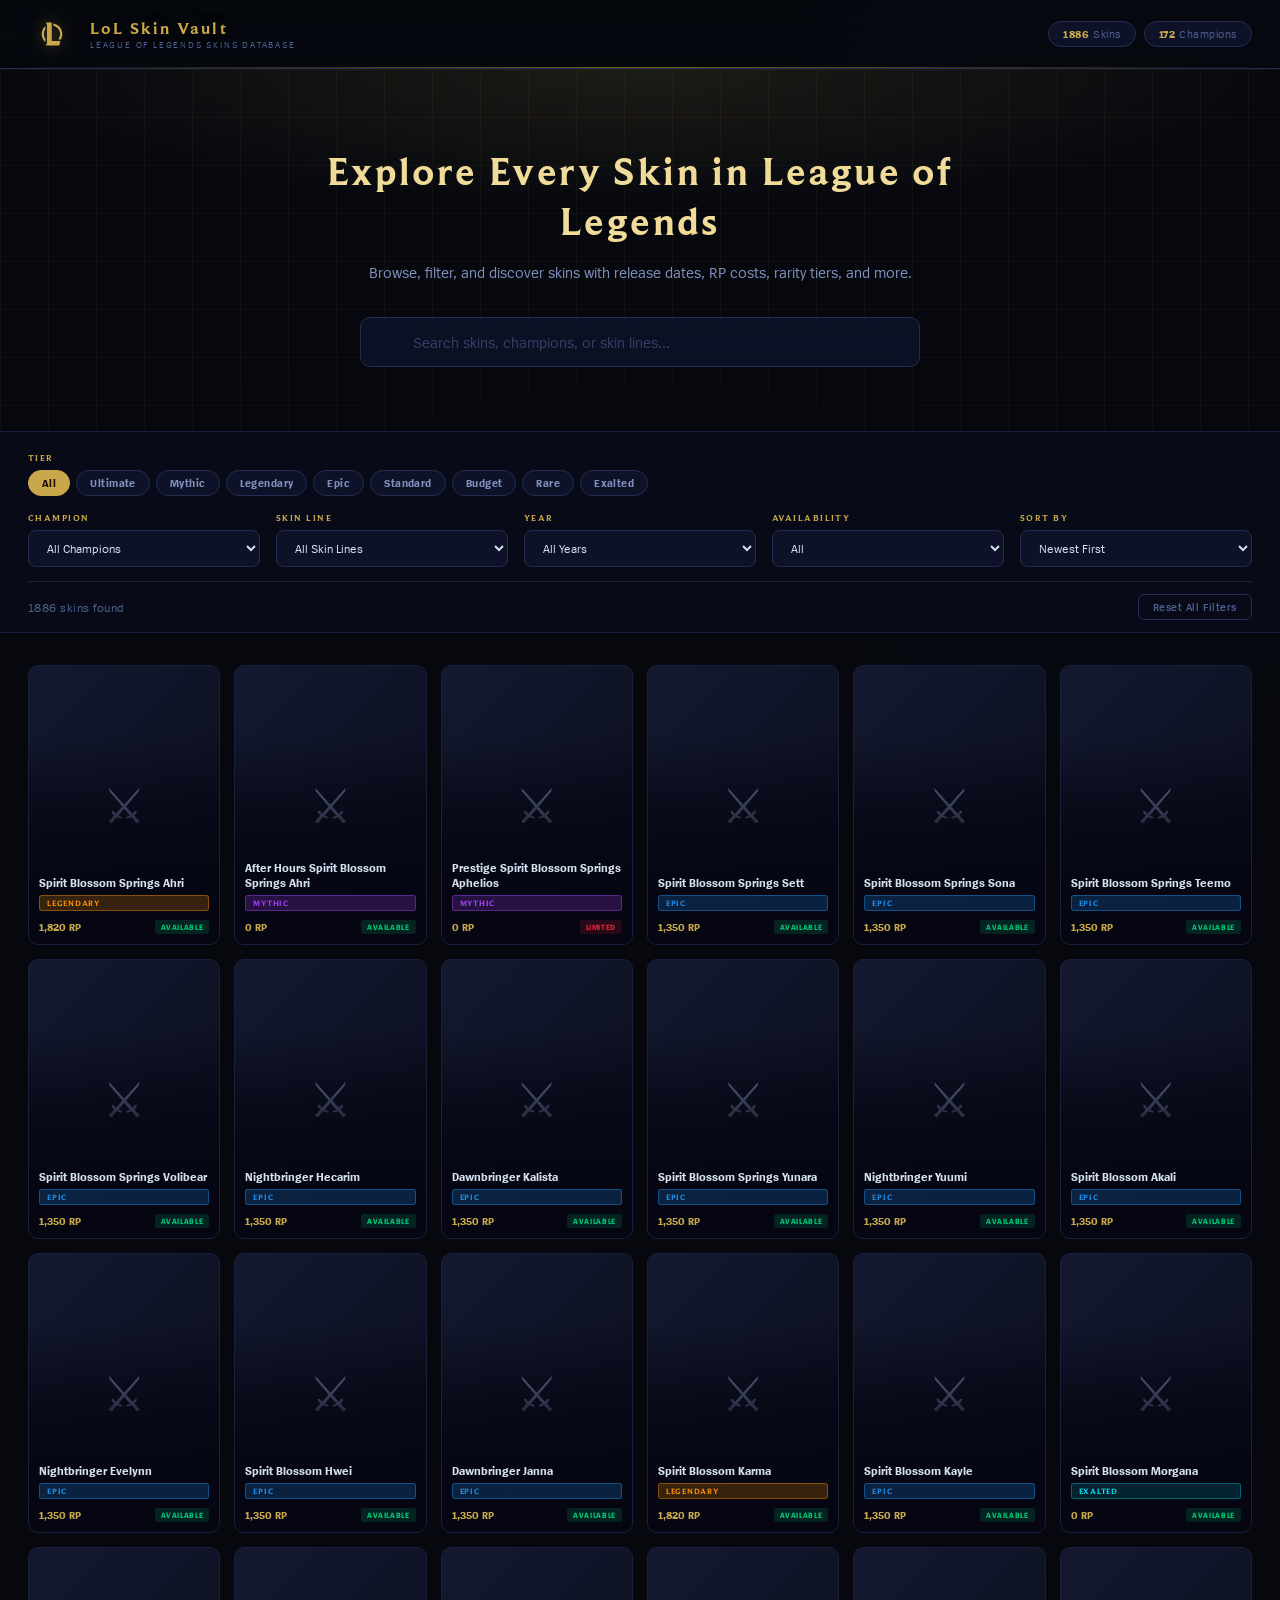
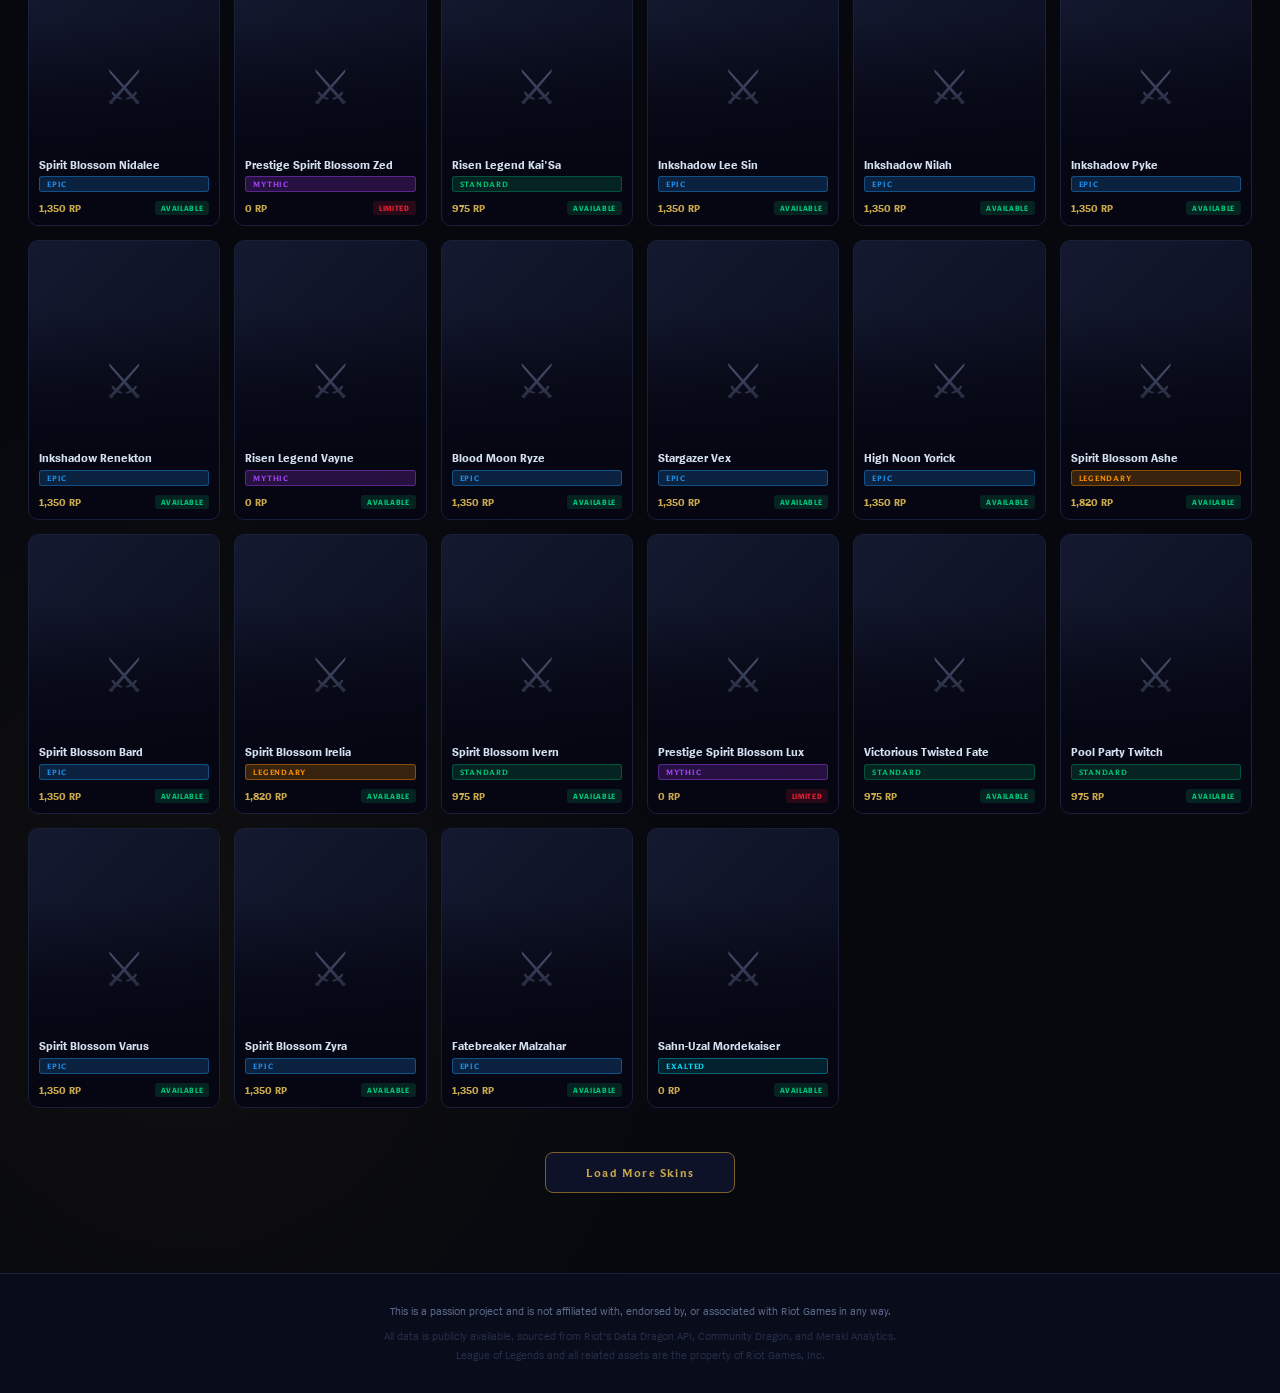
==== index.html @ d40041fe "Add Google Analytics 4 with custom event tracking Tracks: skin_view, search, filter_tier, filter_cha" ====
<!DOCTYPE html>
<html lang="en">
<head>
    <meta charset="UTF-8">
    <meta name="viewport" content="width=device-width, initial-scale=1.0">
    <title>LoL Skin Vault — League of Legends Skins Database</title>
    <link rel="stylesheet" href="styles.css">
    <!-- Google Analytics -->
    <script async src="https://www.googletagmanager.com/gtag/js?id=G-VZKR35CHWV"></script>
    <script>
        window.dataLayer = window.dataLayer || [];
        function gtag(){dataLayer.push(arguments);}
        gtag('js', new Date());
        gtag('config', 'G-VZKR35CHWV');
    </script>
</head>
<body>
    <!-- Header -->
    <header class="header">
        <div class="header-inner">
            <div class="logo">
                <svg class="logo-icon" xmlns="http://www.w3.org/2000/svg" fill="none" viewBox="0 0 110 70" width="48" height="30">
                    <path fill="#C8A84B" d="M58.0046 10.581C69.8377 12.1048 79 22.4794 79 35.0508C79 39.6096 77.7882 43.8762 75.6862 47.5461H74.6971H69.3431C70.5796 46.0477 71.5811 44.3842 72.3354 42.5683C73.3122 40.1937 73.8068 37.654 73.8068 35.0508C73.8068 32.435 73.3122 29.908 72.3354 27.5334C71.3833 25.235 70.0355 23.1651 68.3045 21.3873C66.5734 19.6096 64.558 18.2127 62.3199 17.2477C60.9351 16.6381 59.4884 16.2191 58.0046 15.9778V10.581ZM39.6924 54.035V46.2762C38.8887 45.1207 38.2087 43.8762 37.6646 42.5683C36.6878 40.1937 36.1932 37.654 36.1932 35.0508C36.1932 32.435 36.6878 29.908 37.6646 27.5334C38.2087 26.2127 38.8887 24.9683 39.6924 23.8254V16.054C34.3756 20.5746 31 27.4064 31 35.0508C31 42.6953 34.3756 49.5143 39.6924 54.035ZM54.4189 8.33337H40.6569L43.2906 13.8572V56.2064L40.694 61.6667H71.8779L74.7218 51.2286H54.4189V8.33337Z"/>
                </svg>
                <div>
                    <h1>LoL Skin Vault</h1>
                    <span class="logo-sub">League of Legends Skins Database</span>
                </div>
            </div>
            <nav class="nav-stats" id="navStats">
                <div class="stat-pill"><span id="totalSkins">0</span> Skins</div>
                <div class="stat-pill"><span id="totalChampions">0</span> Champions</div>
            </nav>
        </div>
    </header>

    <!-- Hero Search -->
    <section class="hero">
        <div class="hero-content">
            <h2>Explore Every Skin in League of Legends</h2>
            <p>Browse, filter, and discover skins with release dates, RP costs, rarity tiers, and more.</p>
            <div class="search-container">
                <svg class="search-icon" viewBox="0 0 24 24" width="20" height="20"><circle cx="11" cy="11" r="7" fill="none" stroke="currentColor" stroke-width="2"/><line x1="16.5" y1="16.5" x2="21" y2="21" stroke="currentColor" stroke-width="2" stroke-linecap="round"/></svg>
                <input type="text" id="searchInput" placeholder="Search skins, champions, or skin lines..." autocomplete="off">
                <button id="clearSearch" class="clear-btn" style="display:none;">✕</button>
            </div>
        </div>
    </section>

    <!-- Filters -->
    <section class="filters-section">
        <div class="filters-container">
            <div class="filter-group">
                <label>Tier</label>
                <div class="filter-chips" id="tierFilters">
                    <button class="chip active" data-value="all">All</button>
                    <button class="chip ultimate" data-value="Ultimate">Ultimate</button>
                    <button class="chip mythic" data-value="Mythic">Mythic</button>
                    <button class="chip legendary" data-value="Legendary">Legendary</button>
                    <button class="chip epic" data-value="Epic">Epic</button>
                    <button class="chip standard" data-value="Standard">Standard</button>
                    <button class="chip budget" data-value="Budget">Budget</button>
                    <button class="chip rare" data-value="Rare">Rare</button>
                    <button class="chip exalted" data-value="Exalted">Exalted</button>
                </div>
            </div>
            <div class="filter-row">
                <div class="filter-group">
                    <label>Champion</label>
                    <select id="championFilter">
                        <option value="all">All Champions</option>
                    </select>
                </div>
                <div class="filter-group">
                    <label>Skin Line</label>
                    <select id="skinLineFilter">
                        <option value="all">All Skin Lines</option>
                    </select>
                </div>
                <div class="filter-group">
                    <label>Year</label>
                    <select id="yearFilter">
                        <option value="all">All Years</option>
                    </select>
                </div>
                <div class="filter-group">
                    <label>Availability</label>
                    <select id="availabilityFilter">
                        <option value="all">All</option>
                        <option value="Available">Available</option>
                        <option value="Legacy">Legacy</option>
                        <option value="Limited">Limited</option>
                        <option value="Rare">Rare</option>
                    </select>
                </div>
                <div class="filter-group">
                    <label>Sort By</label>
                    <select id="sortBy">
                        <option value="newest">Newest First</option>
                        <option value="oldest">Oldest First</option>
                        <option value="name-az">Name A-Z</option>
                        <option value="name-za">Name Z-A</option>
                        <option value="price-high">Price High → Low</option>
                        <option value="price-low">Price Low → High</option>
                        <option value="champion-az">Champion A-Z</option>
                    </select>
                </div>
            </div>
        </div>
        <div class="results-bar">
            <span id="resultsCount">Loading skins...</span>
            <button id="resetFilters" class="reset-btn">Reset All Filters</button>
        </div>
    </section>

    <!-- Skins Grid -->
    <main class="main-content">
        <div class="skins-grid" id="skinsGrid"></div>
        <div id="loadMore" class="load-more" style="display:none;">
            <button id="loadMoreBtn">Load More Skins</button>
        </div>
        <div id="noResults" class="no-results" style="display:none;">
            <svg viewBox="0 0 64 64" width="64" height="64"><circle cx="32" cy="32" r="28" fill="none" stroke="#555" stroke-width="2"/><line x1="20" y1="24" x2="26" y2="24" stroke="#555" stroke-width="2" stroke-linecap="round"/><line x1="38" y1="24" x2="44" y2="24" stroke="#555" stroke-width="2" stroke-linecap="round"/><path d="M22,42 Q32,34 42,42" fill="none" stroke="#555" stroke-width="2" stroke-linecap="round"/></svg>
            <h3>No skins found</h3>
            <p>Try adjusting your filters or search query.</p>
        </div>
    </main>

    <!-- Skin Detail Modal -->
    <div class="modal-overlay" id="modalOverlay">
        <div class="modal" id="skinModal">
            <button class="modal-close" id="modalClose">✕</button>
            <div class="modal-body" id="modalBody"></div>
        </div>
    </div>

    <!-- Footer -->
    <footer class="footer">
        <p class="footer-disclaimer">This is a passion project and is not affiliated with, endorsed by, or associated with Riot Games in any way.</p>
        <p>All data is publicly available, sourced from Riot's Data Dragon API, Community Dragon, and Meraki Analytics.</p>
        <p>League of Legends and all related assets are the property of Riot Games, Inc.</p>
    </footer>

    <script src="skins-data.js"></script>
    <script src="app.js"></script>
</body>
</html>
---- styles.css ----
/* ── Fonts ─────────────────────────────────────────────────────── */
@font-face {
  font-family: 'Beaufort for LOL';
  src: url('fonts/beaufort/BeaufortForLoL-TTF/BeaufortforLOL-Regular.ttf') format('truetype');
  font-weight: 400; font-style: normal;
}
@font-face {
  font-family: 'Beaufort for LOL';
  src: url('fonts/beaufort/BeaufortForLoL-TTF/BeaufortforLOL-Italic.ttf') format('truetype');
  font-weight: 400; font-style: italic;
}
@font-face {
  font-family: 'Beaufort for LOL';
  src: url('fonts/beaufort/BeaufortForLoL-TTF/BeaufortforLOL-Medium.ttf') format('truetype');
  font-weight: 500; font-style: normal;
}
@font-face {
  font-family: 'Beaufort for LOL';
  src: url('fonts/beaufort/BeaufortForLoL-TTF/BeaufortforLOL-Bold.ttf') format('truetype');
  font-weight: 700; font-style: normal;
}
@font-face {
  font-family: 'Beaufort for LOL';
  src: url('fonts/beaufort/BeaufortForLoL-TTF/BeaufortforLOL-Heavy.ttf') format('truetype');
  font-weight: 900; font-style: normal;
}
@font-face {
  font-family: 'Spiegel';
  src: url('fonts/spiegel/Spiegel-TTF/Spiegel_TT_Regular.ttf') format('truetype');
  font-weight: 400; font-style: normal;
}
@font-face {
  font-family: 'Spiegel';
  src: url('fonts/spiegel/Spiegel-TTF/Spiegel_TT_SemiBold.ttf') format('truetype');
  font-weight: 600; font-style: normal;
}
@font-face {
  font-family: 'Spiegel';
  src: url('fonts/spiegel/Spiegel-TTF/Spiegel_TT_Bold.ttf') format('truetype');
  font-weight: 700; font-style: normal;
}

/* ── Reset & Base ──────────────────────────────────────────────── */
*, *::before, *::after { box-sizing: border-box; margin: 0; padding: 0; }

:root {
  --gold:         #C8A84B;
  --gold-light:   #F0DC98;
  --gold-dim:     #7A6128;
  --bg:           #06080E;
  --bg2:          #090C1A;
  --bg3:          #0E1228;
  --bg4:          #141930;
  --bg5:          #1B2040;
  --text:         #4E6090;
  --text-mid:     #8090BC;
  --text-bright:  #D4E0F0;
  --border:       #18203C;
  --border-mid:   #232D52;

  --ultimate: #FF5722;
  --mythic:   #AA44FF;
  --legendary:#FF9500;
  --epic:     #2196F3;
  --standard: #00C87A;
  --budget:   #8A9BAE;
  --rare:     #E82035;
  --exalted:  #00E5FF;
}

html { scroll-behavior: smooth; }

body {
  background: var(--bg);
  color: var(--text-mid);
  font-family: 'Spiegel', system-ui, sans-serif;
  min-height: 100vh;
  background-image:
    radial-gradient(ellipse 70% 35% at 15% 85%, rgba(200,150,50,0.05) 0%, transparent 60%),
    radial-gradient(ellipse 50% 30% at 85% 10%, rgba(90,70,180,0.05) 0%, transparent 55%);
}

/* ── Header ────────────────────────────────────────────────────── */
.header {
  background: rgba(6, 8, 14, 0.88);
  border-bottom: 1px solid var(--border-mid);
  position: sticky; top: 0; z-index: 100;
  backdrop-filter: blur(20px) saturate(1.4);
  -webkit-backdrop-filter: blur(20px) saturate(1.4);
}
.header::after {
  content: '';
  position: absolute; bottom: 0; left: 0; right: 0; height: 1px;
  background: linear-gradient(90deg, transparent 0%, var(--gold-dim) 50%, transparent 100%);
}
.header-inner {
  max-width: 1600px; margin: 0 auto;
  padding: 0 28px; height: 68px;
  display: flex; align-items: center; justify-content: space-between;
}
.logo { display: flex; align-items: center; gap: 14px; }
.logo-icon { flex-shrink: 0; filter: drop-shadow(0 0 8px rgba(200,168,75,0.4)); }
.logo h1 {
  font-family: 'Beaufort for LOL', serif;
  font-size: 17px; font-weight: 700;
  color: var(--gold); letter-spacing: 0.12em; line-height: 1;
  text-shadow: 0 0 24px rgba(200,168,75,0.25);
}
.logo-sub {
  font-size: 9px; color: var(--text); letter-spacing: 0.2em;
  text-transform: uppercase; display: block; margin-top: 3px; font-weight: 500;
}
.nav-stats { display: flex; gap: 8px; }
.stat-pill {
  background: var(--bg3); border: 1px solid var(--border-mid);
  border-radius: 20px; padding: 5px 14px;
  font-size: 11px; color: var(--text);
  letter-spacing: 0.05em; font-weight: 500;
}
.stat-pill span { color: var(--gold); font-weight: 800; }

/* ── Hero ──────────────────────────────────────────────────────── */
.hero {
  background: var(--bg);
  border-bottom: 1px solid var(--border);
  padding: 76px 24px 64px;
  text-align: center;
  position: relative; overflow: hidden;
}
/* animated grid pattern */
.hero::before {
  content: '';
  position: absolute; inset: 0;
  background-image:
    linear-gradient(rgba(200,168,75,0.05) 1px, transparent 1px),
    linear-gradient(90deg, rgba(200,168,75,0.05) 1px, transparent 1px);
  background-size: 48px 48px;
  animation: gridDrift 24s linear infinite;
  pointer-events: none;
}
/* radial gold glow */
.hero::after {
  content: '';
  position: absolute; inset: 0;
  background:
    radial-gradient(ellipse 80% 60% at 50% 0%, rgba(200,168,75,0.12) 0%, transparent 65%),
    radial-gradient(ellipse 50% 40% at 50% 100%, rgba(6,8,14,0.8) 0%, transparent 80%);
  pointer-events: none;
}
@keyframes gridDrift {
  from { background-position: 0 0; }
  to   { background-position: 48px 48px; }
}
.hero-content { position: relative; z-index: 1; max-width: 680px; margin: 0 auto; }
.hero h2 {
  font-family: 'Beaufort for LOL', serif;
  font-size: clamp(22px, 3.5vw, 40px); font-weight: 700;
  color: var(--gold-light); letter-spacing: 0.06em;
  margin-bottom: 14px; line-height: 1.25;
}
.hero p {
  font-size: 15px; color: var(--text-mid);
  margin-bottom: 32px; line-height: 1.75; font-weight: 400;
}
.search-container {
  position: relative; max-width: 560px; margin: 0 auto;
}
.search-icon {
  position: absolute; left: 18px; top: 50%; transform: translateY(-50%);
  color: var(--text); pointer-events: none;
}
#searchInput {
  width: 100%; padding: 15px 48px 15px 52px;
  background: rgba(14, 18, 40, 0.85);
  border: 1px solid var(--border-mid);
  border-radius: 10px; color: var(--text-bright);
  font-family: 'Spiegel', sans-serif; font-size: 15px; outline: none;
  transition: border-color 0.2s, box-shadow 0.2s;
  backdrop-filter: blur(10px);
}
#searchInput:focus {
  border-color: var(--gold);
  box-shadow: 0 0 0 3px rgba(200,168,75,0.12), 0 0 24px rgba(200,168,75,0.07);
}
#searchInput::placeholder { color: var(--text); opacity: 0.6; }
.clear-btn {
  position: absolute; right: 14px; top: 50%; transform: translateY(-50%);
  background: none; border: none; color: var(--text); cursor: pointer;
  font-size: 13px; padding: 4px 8px; border-radius: 4px; transition: color 0.15s;
}
.clear-btn:hover { color: var(--text-bright); }

/* ── Filters ────────────────────────────────────────────────────── */
.filters-section {
  background: rgba(9, 12, 26, 0.9);
  border-bottom: 1px solid var(--border);
  padding: 20px 28px 0;
  position: sticky; top: 68px; z-index: 90;
  backdrop-filter: blur(20px);
  -webkit-backdrop-filter: blur(20px);
}
.filters-container { max-width: 1600px; margin: 0 auto; }
.filter-group { display: flex; flex-direction: column; gap: 7px; }
.filter-group label {
  font-family: 'Beaufort for LOL', serif;
  font-size: 9px; text-transform: uppercase; letter-spacing: 0.16em;
  color: var(--gold); font-weight: 600;
}
.filter-chips { display: flex; gap: 6px; flex-wrap: wrap; }
.chip {
  padding: 5px 13px; border-radius: 20px;
  font-size: 11px; font-weight: 700; letter-spacing: 0.04em;
  border: 1px solid var(--border-mid); background: var(--bg3);
  color: var(--text-mid); cursor: pointer; transition: all 0.15s;
  font-family: 'Spiegel', sans-serif;
}
.chip:hover { border-color: var(--gold); color: var(--gold-light); }
.chip.active { background: var(--gold); border-color: var(--gold); color: #1a0a00; font-weight: 800; }
.chip.ultimate  { --tier-color: var(--ultimate); }
.chip.mythic    { --tier-color: var(--mythic); }
.chip.legendary { --tier-color: var(--legendary); }
.chip.epic      { --tier-color: var(--epic); }
.chip.standard  { --tier-color: var(--standard); }
.chip.budget    { --tier-color: var(--budget); }
.chip.rare      { --tier-color: var(--rare); }
.chip.exalted   { --tier-color: var(--exalted); }
.chip.active[data-value]:not([data-value="all"]) {
  background: var(--tier-color, var(--gold));
  border-color: var(--tier-color, var(--gold));
  color: #fff;
}
.filter-row { display: flex; gap: 16px; flex-wrap: wrap; margin-top: 16px; }
.filter-row .filter-group { flex: 1 1 140px; }
select {
  background: var(--bg3); border: 1px solid var(--border-mid);
  border-radius: 8px; color: var(--text-bright);
  padding: 9px 14px; font-size: 12px; outline: none;
  cursor: pointer; transition: border-color 0.2s; width: 100%;
  font-family: 'Spiegel', sans-serif;
}
select:focus { border-color: var(--gold); }
.results-bar {
  max-width: 1600px; margin: 14px auto 0;
  display: flex; justify-content: space-between; align-items: center;
  padding: 12px 0; border-top: 1px solid var(--border);
}
#resultsCount { font-size: 12px; color: var(--text); letter-spacing: 0.04em; }
.reset-btn {
  background: none; border: 1px solid var(--border-mid); border-radius: 6px;
  color: var(--text); padding: 5px 14px; font-size: 11px; cursor: pointer;
  transition: all 0.15s; font-family: 'Spiegel', sans-serif;
  font-weight: 600; letter-spacing: 0.05em;
}
.reset-btn:hover { border-color: var(--gold); color: var(--gold); }

/* ── Skins Grid ─────────────────────────────────────────────────── */
.main-content { max-width: 1600px; margin: 0 auto; padding: 32px 28px 80px; }
.skins-grid {
  display: grid;
  grid-template-columns: repeat(auto-fill, minmax(178px, 1fr));
  gap: 14px;
}

/* ── Skin Card — Full-bleed portrait with overlay ──────────────── */
.tier-card-Ultimate  { --card-glow: rgba(255, 87, 34, 0.45); }
.tier-card-Mythic    { --card-glow: rgba(170, 68, 255, 0.45); }
.tier-card-Legendary { --card-glow: rgba(255, 149, 0, 0.45); }
.tier-card-Epic      { --card-glow: rgba(33, 150, 243, 0.45); }
.tier-card-Standard  { --card-glow: rgba(0, 200, 122, 0.4); }
.tier-card-Budget    { --card-glow: rgba(138, 155, 174, 0.3); }
.tier-card-Rare      { --card-glow: rgba(232, 32, 53, 0.45); }
.tier-card-Exalted   { --card-glow: rgba(0, 229, 255, 0.5); }

.skin-card {
  position: relative;
  aspect-ratio: 11 / 16;
  border-radius: 10px;
  overflow: hidden;
  cursor: pointer;
  border: 1px solid var(--border);
  transition:
    transform 0.28s cubic-bezier(0.34, 1.56, 0.64, 1),
    box-shadow 0.28s ease,
    border-color 0.28s ease;
  background: var(--bg3);
}
.skin-card:hover {
  transform: translateY(-6px) scale(1.02);
  border-color: var(--border-mid);
  box-shadow:
    0 20px 60px rgba(0, 0, 0, 0.8),
    0 0 28px var(--card-glow, rgba(200,168,75,0.3));
}

/* shimmer sweep on hover */
.skin-card::before {
  content: '';
  position: absolute;
  top: 0; left: -80%; width: 55%; height: 100%;
  background: linear-gradient(105deg, transparent, rgba(255,255,255,0.07), transparent);
  transform: skewX(-15deg);
  z-index: 3; pointer-events: none;
  transition: none;
}
.skin-card:hover::before {
  left: 140%;
  transition: left 0.55s ease;
}

.card-image {
  position: absolute; inset: 0;
  width: 100%; height: 100%;
  object-fit: cover;
  transition: transform 0.4s ease;
}
.skin-card:hover .card-image {
  transform: scale(1.06);
}
.card-image-placeholder {
  position: absolute; inset: 0;
  display: flex; align-items: center; justify-content: center;
  font-size: 48px;
  background: linear-gradient(135deg, var(--bg4), var(--bg2));
}
.card-overlay {
  position: absolute; inset: 0;
  display: flex; flex-direction: column; justify-content: flex-end;
  background: linear-gradient(
    180deg,
    transparent 25%,
    rgba(5,6,18,0.7) 55%,
    rgba(5,6,18,0.95) 75%,
    rgba(5,6,18,1) 100%
  );
  padding: 10px;
  z-index: 2;
}
.card-bottom { display: flex; flex-direction: column; gap: 4px; }
.card-name {
  font-size: 12px; font-weight: 800;
  color: var(--text-bright); line-height: 1.3;
  font-family: 'Spiegel', sans-serif;
}
.card-champion {
  font-size: 10px; color: var(--text-mid);
  font-weight: 500; letter-spacing: 0.03em;
}
.card-footer {
  display: flex; justify-content: space-between; align-items: center;
  margin-top: 5px;
}
.card-rp {
  font-size: 11px; font-weight: 800;
  color: var(--gold);
}

/* ── Tier Badges ─────────────────────────────────────────────────── */
.tier-badge {
  font-family: 'Beaufort for LOL', serif;
  font-size: 7.5px; font-weight: 700; text-transform: uppercase;
  letter-spacing: 0.1em; padding: 2px 7px; border-radius: 3px;
}
.tier-Ultimate  { background: rgba(255,87,34,0.2);   color: var(--ultimate);  border: 1px solid rgba(255,87,34,0.4); }
.tier-Mythic    { background: rgba(170,68,255,0.2);  color: var(--mythic);    border: 1px solid rgba(170,68,255,0.4); }
.tier-Legendary { background: rgba(255,149,0,0.2);   color: var(--legendary); border: 1px solid rgba(255,149,0,0.4); }
.tier-Epic      { background: rgba(33,150,243,0.2);  color: var(--epic);      border: 1px solid rgba(33,150,243,0.4); }
.tier-Standard  { background: rgba(0,200,122,0.15);  color: var(--standard);  border: 1px solid rgba(0,200,122,0.3); }
.tier-Budget    { background: rgba(138,155,174,0.15);color: var(--budget);    border: 1px solid rgba(138,155,174,0.3); }
.tier-Rare      { background: rgba(232,32,53,0.2);   color: var(--rare);      border: 1px solid rgba(232,32,53,0.4); }
.tier-Exalted   { background: rgba(0,229,255,0.12);  color: var(--exalted);   border: 1px solid rgba(0,229,255,0.35); }

/* ── Availability ───────────────────────────────────────────────── */
.card-avail {
  font-size: 8px; padding: 2px 6px; border-radius: 3px;
  font-weight: 700; letter-spacing: 0.08em; text-transform: uppercase;
  font-family: 'Spiegel', sans-serif;
}
.avail-Available { background: rgba(0,200,122,0.15); color: #00C87A; }
.avail-Legacy    { background: rgba(33,150,243,0.15); color: #64B5F6; }
.avail-Limited   { background: rgba(232,32,53,0.15);  color: #E82035; }
.avail-Rare      { background: rgba(170,68,255,0.15); color: #BB86FC; }

/* ── Load More / No Results ─────────────────────────────────────── */
.load-more { text-align: center; margin-top: 44px; }
.load-more button, #loadMoreBtn {
  background: var(--bg3); border: 1px solid var(--gold-dim);
  color: var(--gold); padding: 12px 40px; border-radius: 8px;
  font-family: 'Beaufort for LOL', serif; font-size: 12px;
  font-weight: 600; letter-spacing: 0.1em;
  cursor: pointer; transition: all 0.2s;
}
.load-more button:hover {
  background: var(--gold-dim); color: var(--gold-light);
  box-shadow: 0 0 24px rgba(200,168,75,0.2);
}
.no-results { text-align: center; padding: 100px 24px; }
.no-results svg { opacity: 0.25; margin-bottom: 20px; }
.no-results h3 {
  font-family: 'Beaufort for LOL', serif;
  color: var(--text-bright); font-size: 18px; margin-bottom: 8px;
  letter-spacing: 0.06em;
}
.no-results p { color: var(--text); font-size: 14px; }

/* ── Modal ──────────────────────────────────────────────────────── */
.modal-overlay {
  position: fixed; inset: 0;
  background: rgba(3, 4, 12, 0.85);
  backdrop-filter: blur(10px);
  -webkit-backdrop-filter: blur(10px);
  display: flex; align-items: center; justify-content: center;
  z-index: 1000; padding: 24px;
  opacity: 0; pointer-events: none; transition: opacity 0.25s;
}
.modal-overlay.open { opacity: 1; pointer-events: all; }
.modal {
  background: var(--bg3); border: 1px solid var(--border-mid);
  border-radius: 14px; max-width: 780px; width: 100%;
  max-height: 90vh; overflow-y: auto; position: relative;
  transform: translateY(22px) scale(0.97);
  transition: transform 0.28s cubic-bezier(0.34, 1.56, 0.64, 1);
  box-shadow: 0 40px 120px rgba(0,0,0,0.9), 0 0 60px rgba(200,168,75,0.05);
}
.modal-overlay.open .modal { transform: translateY(0) scale(1); }
.modal-close {
  position: absolute; top: 14px; right: 14px;
  background: var(--bg4); border: 1px solid var(--border-mid);
  color: var(--text-mid); width: 32px; height: 32px; border-radius: 50%;
  cursor: pointer; font-size: 13px; z-index: 10;
  display: flex; align-items: center; justify-content: center;
  transition: all 0.15s;
}
.modal-close:hover { border-color: var(--gold); color: var(--gold); }
.modal-body { display: flex; }
.modal-img {
  width: 240px; flex-shrink: 0; object-fit: cover;
  border-radius: 14px 0 0 14px; background: var(--bg4);
}
.modal-img-placeholder {
  width: 240px; flex-shrink: 0; display: flex;
  align-items: center; justify-content: center; font-size: 64px;
  background: linear-gradient(135deg, var(--bg4), var(--bg2));
  border-radius: 14px 0 0 14px;
}
.modal-info { padding: 28px 28px 28px 24px; flex: 1; display: flex; flex-direction: column; gap: 18px; }
.modal-header { display: flex; flex-direction: column; gap: 5px; }
.modal-name {
  font-family: 'Beaufort for LOL', serif;
  font-size: 21px; font-weight: 700; color: var(--text-bright);
  letter-spacing: 0.04em; line-height: 1.25;
}
.modal-champion { font-size: 13px; color: var(--text-mid); font-weight: 500; }
.modal-stats { display: grid; grid-template-columns: 1fr 1fr; gap: 10px; }
.stat-block {
  background: var(--bg4); border-radius: 8px; padding: 10px 14px;
  border: 1px solid var(--border);
}
.stat-label {
  font-family: 'Beaufort for LOL', serif;
  font-size: 8.5px; text-transform: uppercase; letter-spacing: 0.14em;
  color: var(--text); margin-bottom: 4px; font-weight: 600;
}
.stat-value { font-size: 13px; font-weight: 700; color: var(--text-bright); }
.stat-value.gold { color: var(--gold); }
.modal-lore {
  font-size: 13px; line-height: 1.72; color: var(--text-mid);
  border-left: 2px solid var(--gold-dim); padding-left: 14px;
  font-style: italic; font-weight: 400;
}
.modal-features { display: flex; flex-direction: column; gap: 8px; }
.modal-features h4 {
  font-family: 'Beaufort for LOL', serif;
  font-size: 8.5px; text-transform: uppercase; letter-spacing: 0.14em;
  color: var(--gold); font-weight: 700;
}
.feature-list { display: flex; flex-wrap: wrap; gap: 6px; }
.feature-tag {
  background: var(--bg2); border: 1px solid var(--border-mid);
  border-radius: 4px; padding: 3px 9px; font-size: 11px; color: var(--text-mid);
}

/* ── Footer ─────────────────────────────────────────────────────── */
.footer {
  background: var(--bg2); border-top: 1px solid var(--border);
  padding: 28px; text-align: center;
}
.footer p { font-size: 11px; color: var(--text); opacity: 0.4; line-height: 1.75; }
.footer-disclaimer { opacity: 0.7 !important; color: var(--text-mid) !important; margin-bottom: 6px; }

/* ── Responsive ─────────────────────────────────────────────────── */
@media (max-width: 600px) {
  .modal-body { flex-direction: column; }
  .modal-img, .modal-img-placeholder { width: 100%; height: 220px; border-radius: 14px 14px 0 0; }
  .filter-row { gap: 10px; }
  .skins-grid { grid-template-columns: repeat(auto-fill, minmax(140px, 1fr)); gap: 10px; }
  .main-content { padding: 20px 16px 60px; }
  .filters-section { padding: 16px 16px 0; }
  .header-inner { padding: 0 16px; }
}
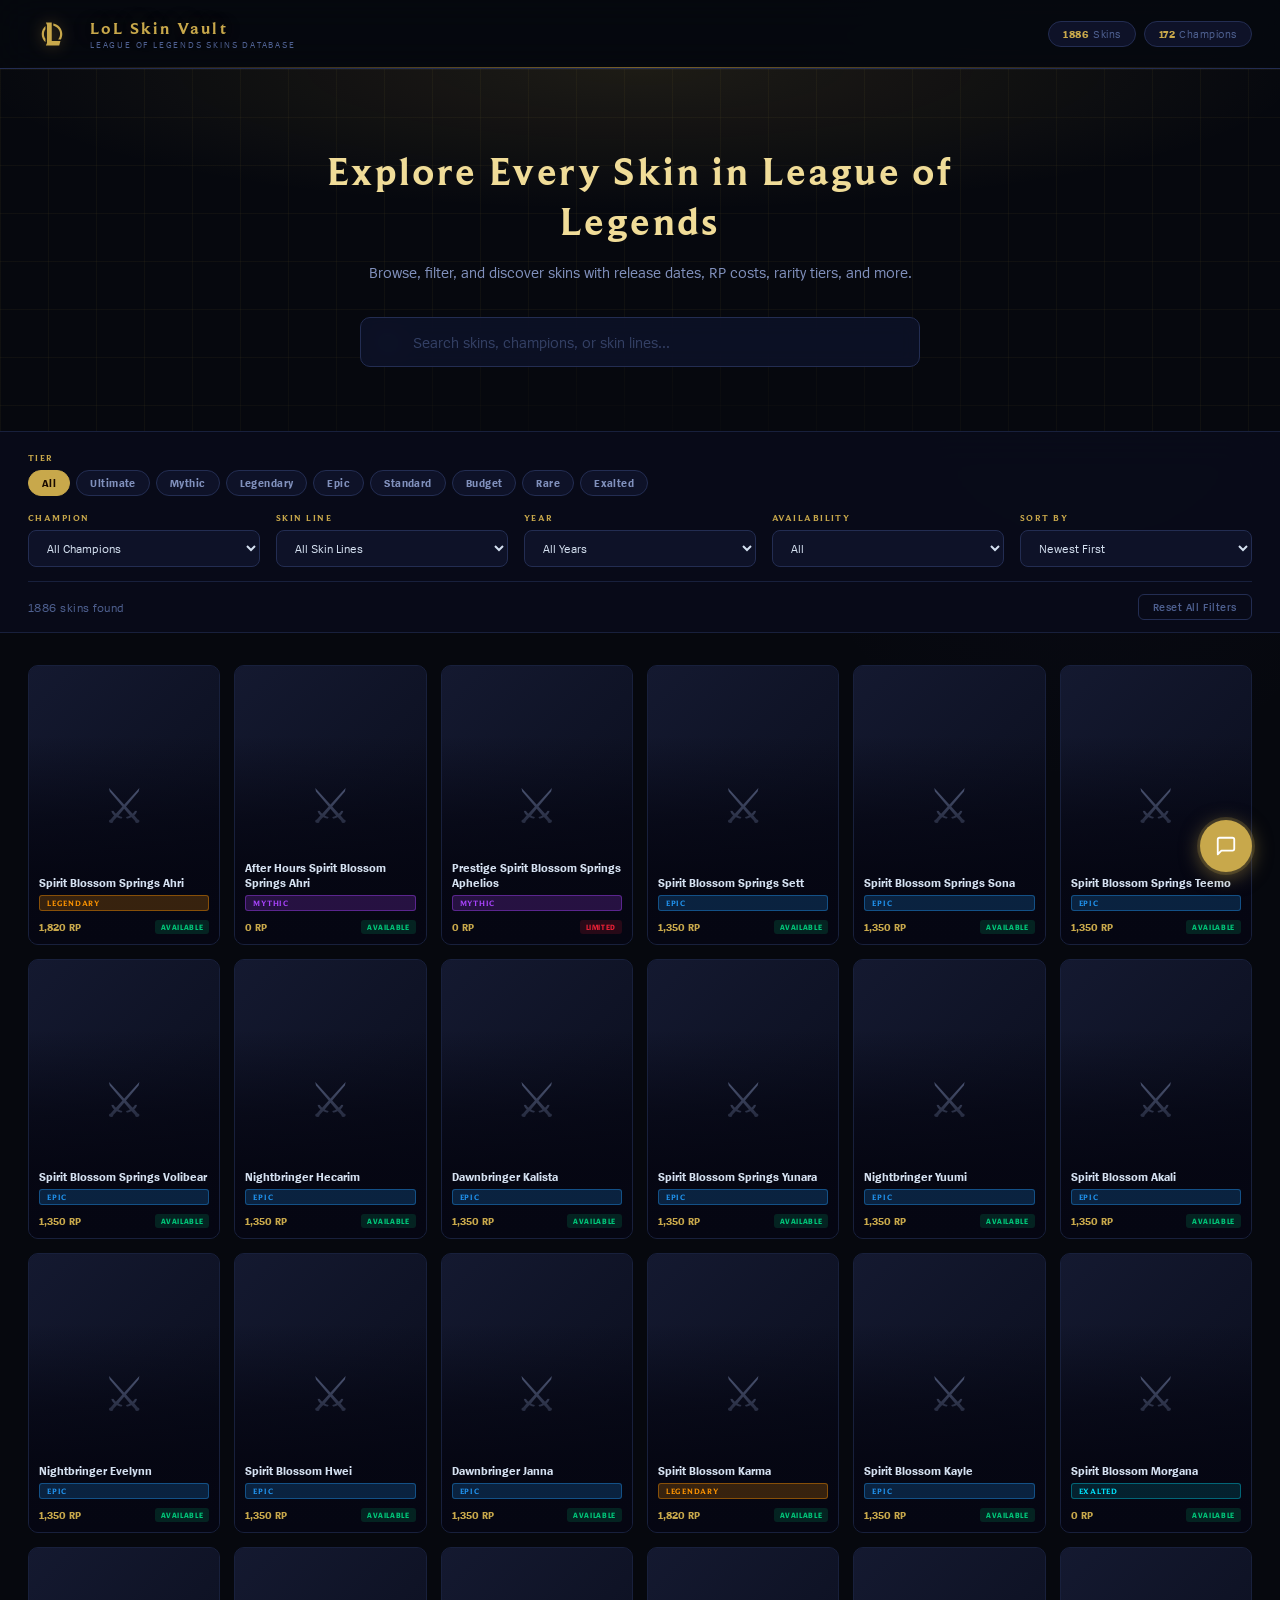
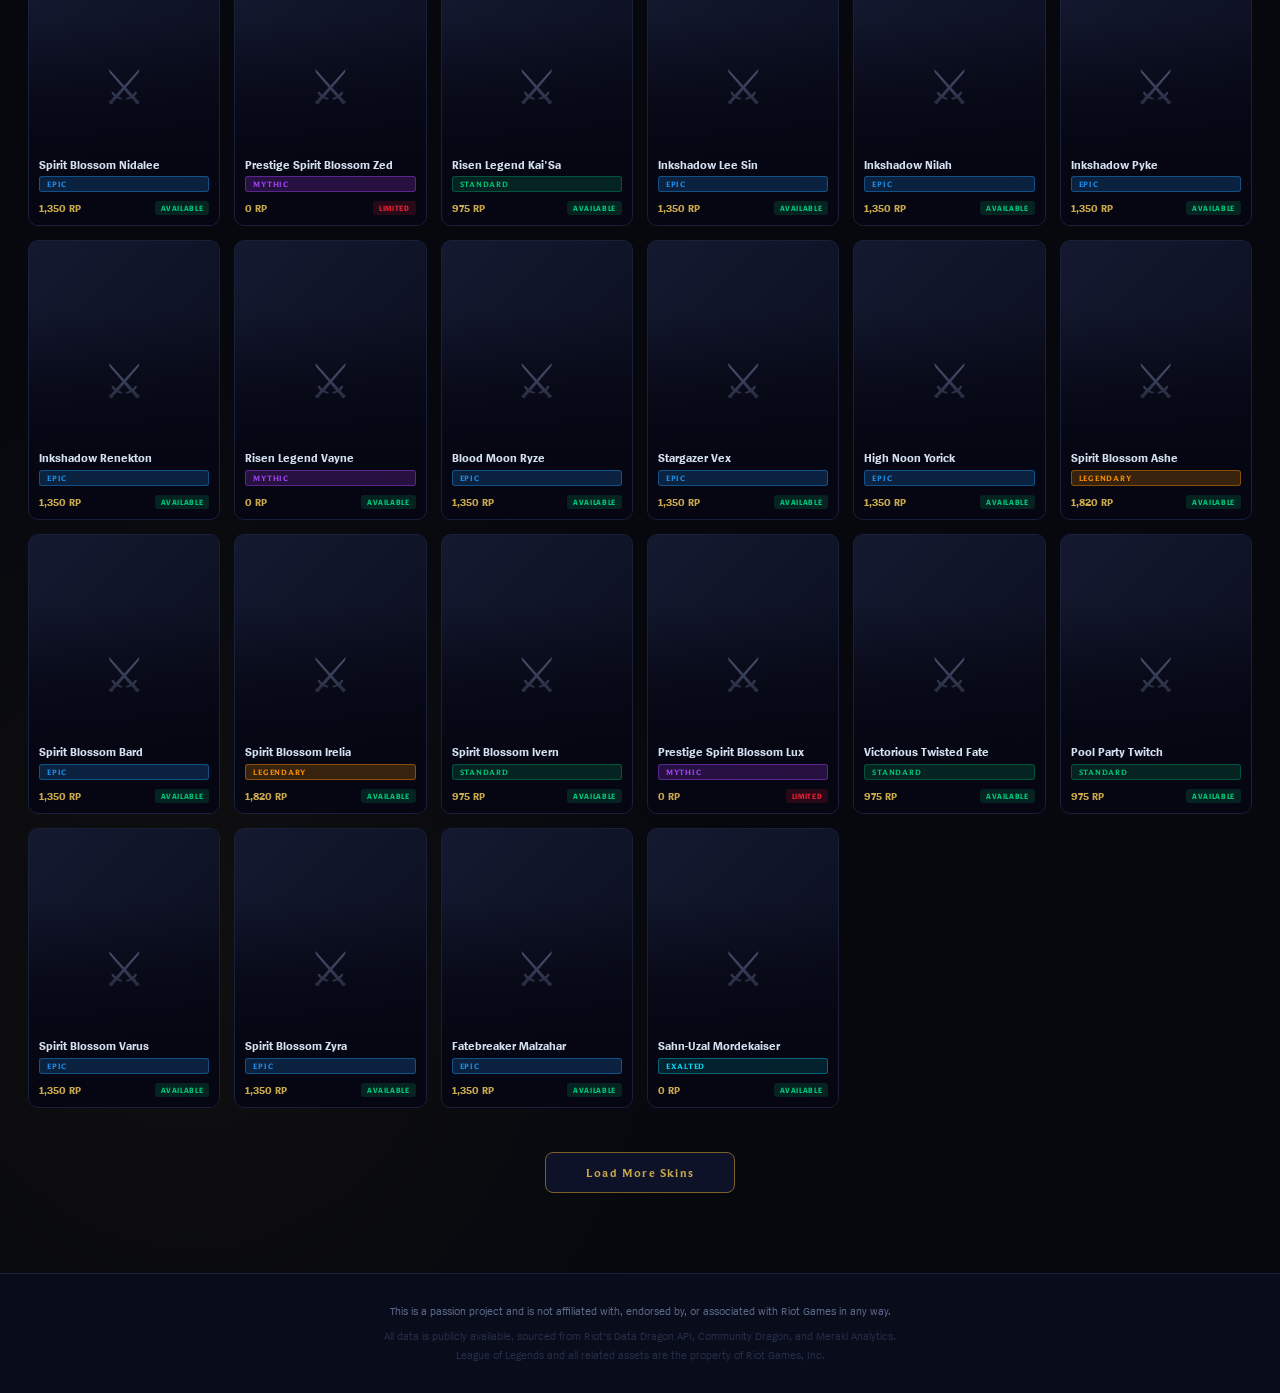
==== commit 752fef7c: "Fix feedback button visibility: white icon, z-index 9999, explicit stroke" ====
--- a/index.html
+++ b/index.html
@@ -141,7 +141,98 @@
         <p>League of Legends and all related assets are the property of Riot Games, Inc.</p>
     </footer>
 
+    <!-- Feedback Widget -->
+    <button class="feedback-fab" id="feedbackFab" aria-label="Send feedback">
+        <svg viewBox="0 0 24 24" width="22" height="22" fill="none" stroke="#ffffff" stroke-width="2" stroke-linecap="round" stroke-linejoin="round">
+            <path d="M21 15a2 2 0 0 1-2 2H7l-4 4V5a2 2 0 0 1 2-2h14a2 2 0 0 1 2 2z"/>
+        </svg>
+    </button>
+
+    <div class="feedback-popup" id="feedbackPopup" role="dialog" aria-modal="true" aria-label="Feedback">
+        <div class="feedback-popup-header">
+            <span>Send Feedback</span>
+            <button class="feedback-close" id="feedbackClose" aria-label="Close">✕</button>
+        </div>
+        <div class="feedback-popup-body">
+            <p class="feedback-hint">Found a bug, missing skin, or have a suggestion? Let me know!</p>
+            <textarea id="feedbackText" placeholder="Your feedback..." rows="4" maxlength="1000"></textarea>
+            <div class="feedback-footer">
+                <span class="feedback-char" id="feedbackChar">0 / 1000</span>
+                <button class="feedback-submit" id="feedbackSubmit">Send</button>
+            </div>
+            <p class="feedback-status" id="feedbackStatus"></p>
+        </div>
+    </div>
+
     <script src="skins-data.js"></script>
     <script src="app.js"></script>
+    <script>
+    (function() {
+        // ── Replace this with your deployed Google Apps Script URL ──
+        var SHEET_URL = 'https://script.google.com/macros/s/AKfycbytdXq5wTtxsSPsN1dePxynmguMz9RawEN45NwYBpccgNoj8dYKOcypDRqct8S8U1n8/exec';
+
+        var fab     = document.getElementById('feedbackFab');
+        var popup   = document.getElementById('feedbackPopup');
+        var closeBtn= document.getElementById('feedbackClose');
+        var textarea= document.getElementById('feedbackText');
+        var charEl  = document.getElementById('feedbackChar');
+        var submitBtn=document.getElementById('feedbackSubmit');
+        var statusEl= document.getElementById('feedbackStatus');
+
+        fab.addEventListener('click', function() {
+            var isOpen = popup.classList.toggle('open');
+            fab.classList.toggle('active', isOpen);
+            if (isOpen) textarea.focus();
+        });
+
+        closeBtn.addEventListener('click', function() {
+            popup.classList.remove('open');
+            fab.classList.remove('active');
+        });
+
+        textarea.addEventListener('input', function() {
+            charEl.textContent = textarea.value.length + ' / 1000';
+        });
+
+        submitBtn.addEventListener('click', function() {
+            var msg = textarea.value.trim();
+            if (!msg) return;
+
+            submitBtn.disabled = true;
+            submitBtn.textContent = 'Sending…';
+            statusEl.textContent = '';
+            statusEl.className = 'feedback-status';
+
+            fetch(SHEET_URL, {
+                method: 'POST',
+                mode: 'no-cors',
+                headers: { 'Content-Type': 'application/json' },
+                body: JSON.stringify({
+                    feedback: msg,
+                    page: location.href,
+                    timestamp: new Date().toISOString()
+                })
+            }).then(function() {
+                statusEl.textContent = 'Thanks! Feedback sent.';
+                statusEl.classList.add('success');
+                textarea.value = '';
+                charEl.textContent = '0 / 1000';
+                submitBtn.disabled = false;
+                submitBtn.textContent = 'Send';
+                setTimeout(function() {
+                    popup.classList.remove('open');
+                    fab.classList.remove('active');
+                    statusEl.textContent = '';
+                    statusEl.className = 'feedback-status';
+                }, 2000);
+            }).catch(function() {
+                statusEl.textContent = 'Something went wrong. Try again.';
+                statusEl.classList.add('error');
+                submitBtn.disabled = false;
+                submitBtn.textContent = 'Send';
+            });
+        });
+    })();
+    </script>
 </body>
 </html>
--- a/styles.css
+++ b/styles.css
@@ -497,3 +497,154 @@
   .filters-section { padding: 16px 16px 0; }
   .header-inner { padding: 0 16px; }
 }
+
+/* ── Feedback Widget ────────────────────────────────────────────── */
+.feedback-fab {
+  position: fixed;
+  bottom: 28px;
+  right: 28px;
+  z-index: 9999;
+  width: 52px;
+  height: 52px;
+  border-radius: 50%;
+  background: var(--gold);
+  color: #ffffff;
+  border: none;
+  cursor: pointer;
+  display: flex !important;
+  align-items: center;
+  justify-content: center;
+  box-shadow: 0 4px 20px rgba(200, 168, 75, 0.5), 0 0 0 3px rgba(200,168,75,0.2);
+  transition: transform 0.2s, background 0.2s, box-shadow 0.2s;
+  transform: translateZ(0);
+}
+.feedback-fab:hover,
+.feedback-fab.active {
+  background: var(--gold-light);
+  transform: scale(1.08);
+  box-shadow: 0 6px 28px rgba(200, 168, 75, 0.6);
+}
+
+.feedback-popup {
+  position: fixed;
+  bottom: 90px;
+  right: 28px;
+  z-index: 999;
+  width: 320px;
+  background: var(--bg3);
+  border: 1px solid var(--border-mid);
+  border-radius: 12px;
+  box-shadow: 0 8px 40px rgba(0,0,0,0.6);
+  display: flex;
+  flex-direction: column;
+  overflow: hidden;
+  transform: translateY(10px);
+  opacity: 0;
+  pointer-events: none;
+  transition: opacity 0.2s, transform 0.2s;
+}
+.feedback-popup.open {
+  opacity: 1;
+  transform: translateY(0);
+  pointer-events: auto;
+}
+
+.feedback-popup-header {
+  display: flex;
+  align-items: center;
+  justify-content: space-between;
+  padding: 14px 16px 12px;
+  border-bottom: 1px solid var(--border);
+  font-family: 'Beaufort for LOL', serif;
+  font-weight: 700;
+  font-size: 0.9rem;
+  color: var(--gold);
+  letter-spacing: 0.05em;
+  text-transform: uppercase;
+}
+.feedback-close {
+  background: none;
+  border: none;
+  color: var(--text-mid);
+  cursor: pointer;
+  font-size: 0.85rem;
+  padding: 2px 6px;
+  border-radius: 4px;
+  transition: color 0.15s;
+}
+.feedback-close:hover { color: var(--text-bright); }
+
+.feedback-popup-body {
+  padding: 14px 16px 16px;
+  display: flex;
+  flex-direction: column;
+  gap: 10px;
+}
+.feedback-hint {
+  font-size: 0.78rem;
+  color: var(--text-mid);
+  line-height: 1.4;
+}
+.feedback-popup-body textarea {
+  width: 100%;
+  background: var(--bg4);
+  border: 1px solid var(--border-mid);
+  border-radius: 8px;
+  color: var(--text-bright);
+  font-family: 'Spiegel', sans-serif;
+  font-size: 0.82rem;
+  padding: 10px 12px;
+  resize: vertical;
+  outline: none;
+  transition: border-color 0.2s;
+  min-height: 80px;
+}
+.feedback-popup-body textarea:focus {
+  border-color: var(--gold-dim);
+}
+.feedback-popup-body textarea::placeholder {
+  color: var(--text);
+}
+.feedback-footer {
+  display: flex;
+  align-items: center;
+  justify-content: space-between;
+}
+.feedback-char {
+  font-size: 0.72rem;
+  color: var(--text);
+}
+.feedback-submit {
+  background: var(--gold);
+  color: #06080E;
+  border: none;
+  border-radius: 6px;
+  padding: 7px 20px;
+  font-family: 'Beaufort for LOL', serif;
+  font-weight: 700;
+  font-size: 0.78rem;
+  letter-spacing: 0.06em;
+  text-transform: uppercase;
+  cursor: pointer;
+  transition: background 0.2s, transform 0.15s;
+}
+.feedback-submit:hover:not(:disabled) {
+  background: var(--gold-light);
+  transform: scale(1.03);
+}
+.feedback-submit:disabled {
+  opacity: 0.6;
+  cursor: not-allowed;
+}
+.feedback-status {
+  font-size: 0.76rem;
+  min-height: 1em;
+  text-align: center;
+}
+.feedback-status.success { color: #00C87A; }
+.feedback-status.error   { color: var(--rare); }
+
+@media (max-width: 400px) {
+  .feedback-popup { right: 12px; left: 12px; width: auto; }
+  .feedback-fab   { right: 16px; bottom: 16px; }
+}
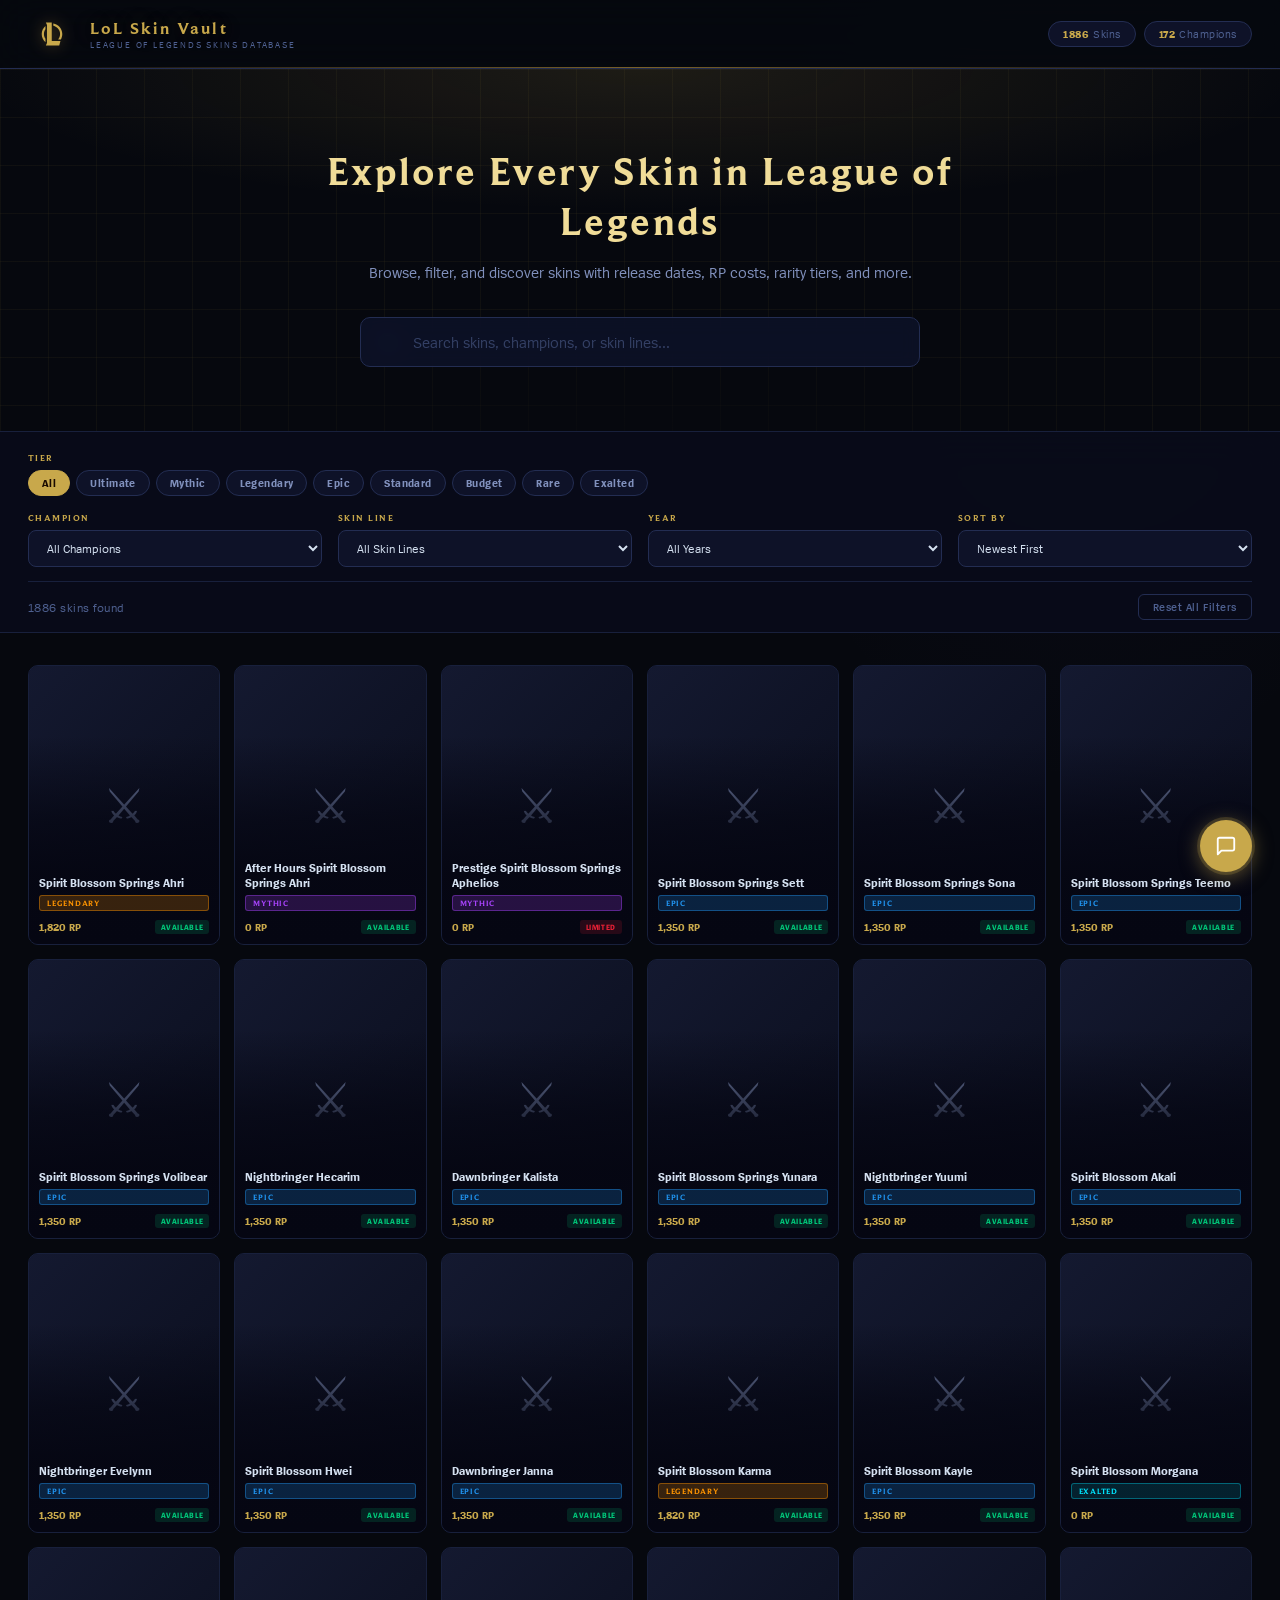
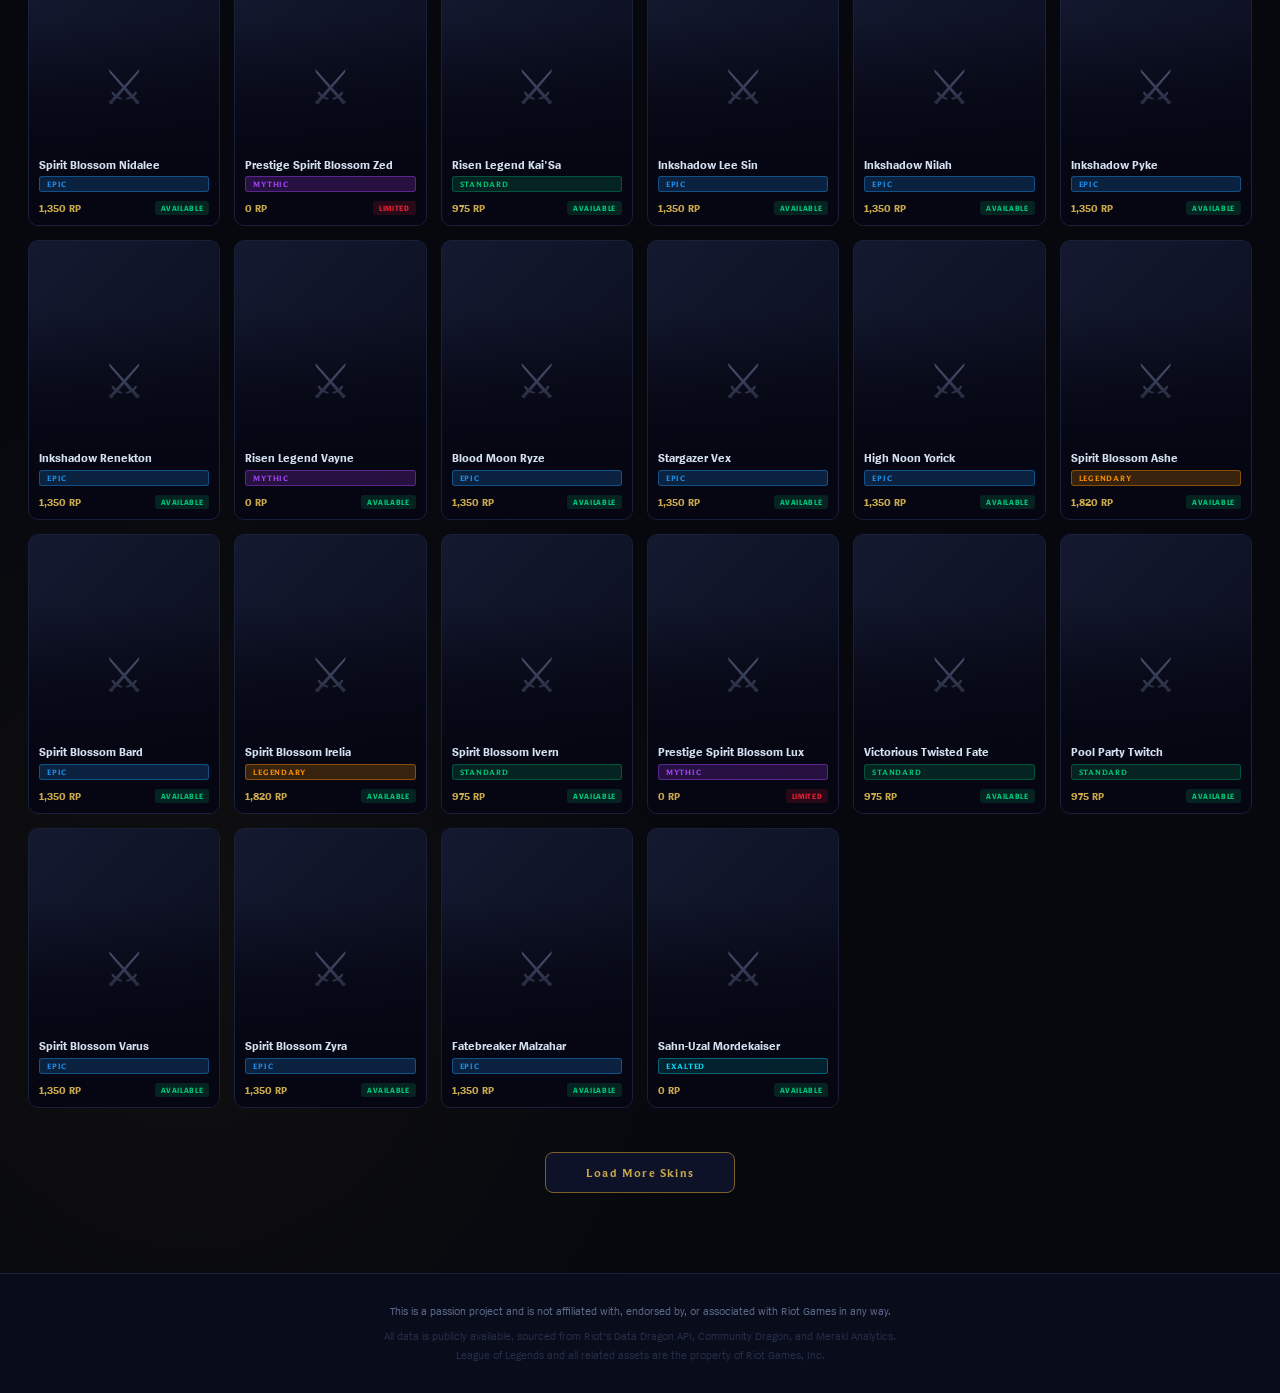
==== commit d1a9b2c8: "Remove availability dropdown filter Co-Authored-By: Claude Sonnet 4.6 <noreply@anthropic.com>" ====
--- a/index.html
+++ b/index.html
@@ -84,16 +84,6 @@
                     </select>
                 </div>
                 <div class="filter-group">
-                    <label>Availability</label>
-                    <select id="availabilityFilter">
-                        <option value="all">All</option>
-                        <option value="Available">Available</option>
-                        <option value="Legacy">Legacy</option>
-                        <option value="Limited">Limited</option>
-                        <option value="Rare">Rare</option>
-                    </select>
-                </div>
-                <div class="filter-group">
                     <label>Sort By</label>
                     <select id="sortBy">
                         <option value="newest">Newest First</option>
@@ -155,7 +145,23 @@
         </div>
         <div class="feedback-popup-body">
             <p class="feedback-hint">Found a bug, missing skin, or have a suggestion? Let me know!</p>
-            <textarea id="feedbackText" placeholder="Your feedback..." rows="4" maxlength="1000"></textarea>
+
+            <div class="feedback-rating-group">
+                <span class="feedback-rating-label">How useful is this site?</span>
+                <div class="feedback-stars" id="feedbackStars">
+                    <button type="button" class="star-btn" data-value="1" title="1 — Not useful">1</button>
+                    <button type="button" class="star-btn" data-value="2" title="2">2</button>
+                    <button type="button" class="star-btn" data-value="3" title="3">3</button>
+                    <button type="button" class="star-btn" data-value="4" title="4">4</button>
+                    <button type="button" class="star-btn" data-value="5" title="5 — Very useful">5</button>
+                </div>
+                <span class="feedback-rating-hint" id="ratingHint">Tap to rate</span>
+            </div>
+
+            <textarea id="feedbackText" placeholder="Your feedback..." rows="3" maxlength="1000"></textarea>
+
+            <input type="email" id="feedbackEmail" class="feedback-email" placeholder="Email (optional)" autocomplete="email">
+
             <div class="feedback-footer">
                 <span class="feedback-char" id="feedbackChar">0 / 1000</span>
                 <button class="feedback-submit" id="feedbackSubmit">Send</button>
@@ -171,18 +177,35 @@
         // ── Replace this with your deployed Google Apps Script URL ──
         var SHEET_URL = 'https://script.google.com/macros/s/AKfycbytdXq5wTtxsSPsN1dePxynmguMz9RawEN45NwYBpccgNoj8dYKOcypDRqct8S8U1n8/exec';
 
-        var fab     = document.getElementById('feedbackFab');
-        var popup   = document.getElementById('feedbackPopup');
-        var closeBtn= document.getElementById('feedbackClose');
-        var textarea= document.getElementById('feedbackText');
-        var charEl  = document.getElementById('feedbackChar');
-        var submitBtn=document.getElementById('feedbackSubmit');
-        var statusEl= document.getElementById('feedbackStatus');
+        var fab       = document.getElementById('feedbackFab');
+        var popup     = document.getElementById('feedbackPopup');
+        var closeBtn  = document.getElementById('feedbackClose');
+        var textarea  = document.getElementById('feedbackText');
+        var emailEl   = document.getElementById('feedbackEmail');
+        var charEl    = document.getElementById('feedbackChar');
+        var submitBtn = document.getElementById('feedbackSubmit');
+        var statusEl  = document.getElementById('feedbackStatus');
+        var starsEl   = document.getElementById('feedbackStars');
+        var ratingHint= document.getElementById('ratingHint');
+        var selectedRating = 0;
+
+        var ratingLabels = ['', 'Not useful', 'Slightly useful', 'Somewhat useful', 'Useful', 'Very useful'];
+
+        // Rating buttons
+        starsEl.addEventListener('click', function(e) {
+            var btn = e.target.closest('.star-btn');
+            if (!btn) return;
+            selectedRating = parseInt(btn.dataset.value);
+            starsEl.querySelectorAll('.star-btn').forEach(function(b) {
+                b.classList.toggle('selected', parseInt(b.dataset.value) <= selectedRating);
+            });
+            ratingHint.textContent = selectedRating + ' — ' + ratingLabels[selectedRating];
+        });
 
         fab.addEventListener('click', function() {
             var isOpen = popup.classList.toggle('open');
             fab.classList.toggle('active', isOpen);
-            if (isOpen) textarea.focus();
+            if (isOpen) setTimeout(function() { textarea.focus(); }, 50);
         });
 
         closeBtn.addEventListener('click', function() {
@@ -196,7 +219,11 @@
 
         submitBtn.addEventListener('click', function() {
             var msg = textarea.value.trim();
-            if (!msg) return;
+            if (!msg && !selectedRating) {
+                statusEl.textContent = 'Please add a rating or message.';
+                statusEl.className = 'feedback-status error';
+                return;
+            }
 
             submitBtn.disabled = true;
             submitBtn.textContent = 'Sending…';
@@ -208,7 +235,9 @@
                 mode: 'no-cors',
                 headers: { 'Content-Type': 'application/json' },
                 body: JSON.stringify({
+                    rating: selectedRating || '',
                     feedback: msg,
+                    email: emailEl.value.trim() || '',
                     page: location.href,
                     timestamp: new Date().toISOString()
                 })
@@ -216,7 +245,11 @@
                 statusEl.textContent = 'Thanks! Feedback sent.';
                 statusEl.classList.add('success');
                 textarea.value = '';
+                emailEl.value = '';
                 charEl.textContent = '0 / 1000';
+                selectedRating = 0;
+                starsEl.querySelectorAll('.star-btn').forEach(function(b) { b.classList.remove('selected'); });
+                ratingHint.textContent = 'Tap to rate';
                 submitBtn.disabled = false;
                 submitBtn.textContent = 'Send';
                 setTimeout(function() {
--- a/styles.css
+++ b/styles.css
@@ -644,6 +644,63 @@
 .feedback-status.success { color: #00C87A; }
 .feedback-status.error   { color: var(--rare); }
 
+.feedback-rating-group {
+  display: flex;
+  flex-direction: column;
+  gap: 6px;
+}
+.feedback-rating-label {
+  font-size: 0.78rem;
+  color: var(--text-bright);
+  font-weight: 600;
+}
+.feedback-stars {
+  display: flex;
+  gap: 6px;
+}
+.star-btn {
+  width: 36px;
+  height: 36px;
+  border-radius: 6px;
+  border: 1px solid var(--border);
+  background: var(--bg4);
+  color: var(--text);
+  font-size: 0.9rem;
+  font-weight: 700;
+  cursor: pointer;
+  transition: background 0.15s, border-color 0.15s, color 0.15s;
+}
+.star-btn:hover,
+.star-btn.selected {
+  background: var(--gold);
+  border-color: var(--gold);
+  color: #06080E;
+}
+.feedback-rating-hint {
+  font-size: 0.72rem;
+  color: var(--text);
+  min-height: 1em;
+}
+.feedback-email {
+  width: 100%;
+  background: var(--bg4);
+  border: 1px solid var(--border);
+  border-radius: 6px;
+  padding: 8px 10px;
+  color: var(--text-bright);
+  font-size: 0.82rem;
+  font-family: 'Spiegel', sans-serif;
+  box-sizing: border-box;
+  transition: border-color 0.2s;
+}
+.feedback-email:focus {
+  border-color: var(--gold-dim);
+  outline: none;
+}
+.feedback-email::placeholder {
+  color: var(--text);
+}
+
 @media (max-width: 400px) {
   .feedback-popup { right: 12px; left: 12px; width: auto; }
   .feedback-fab   { right: 16px; bottom: 16px; }
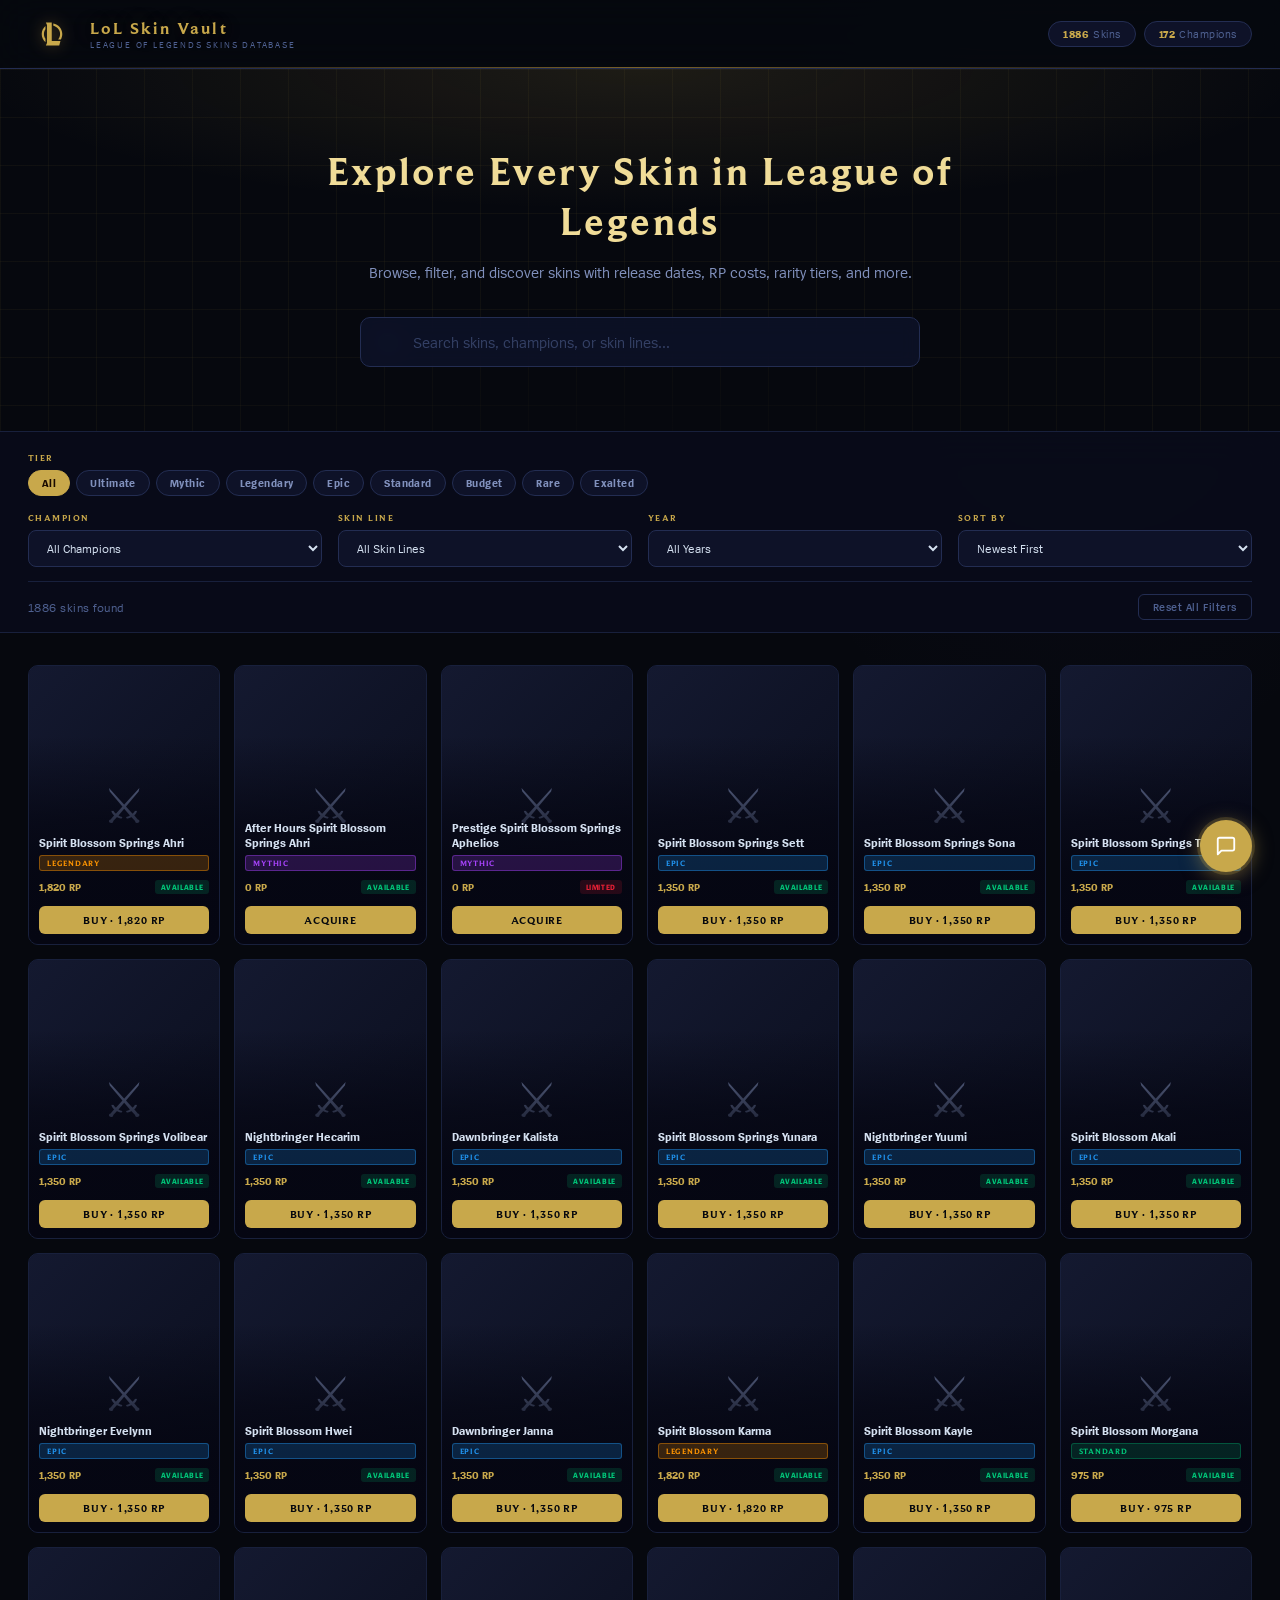
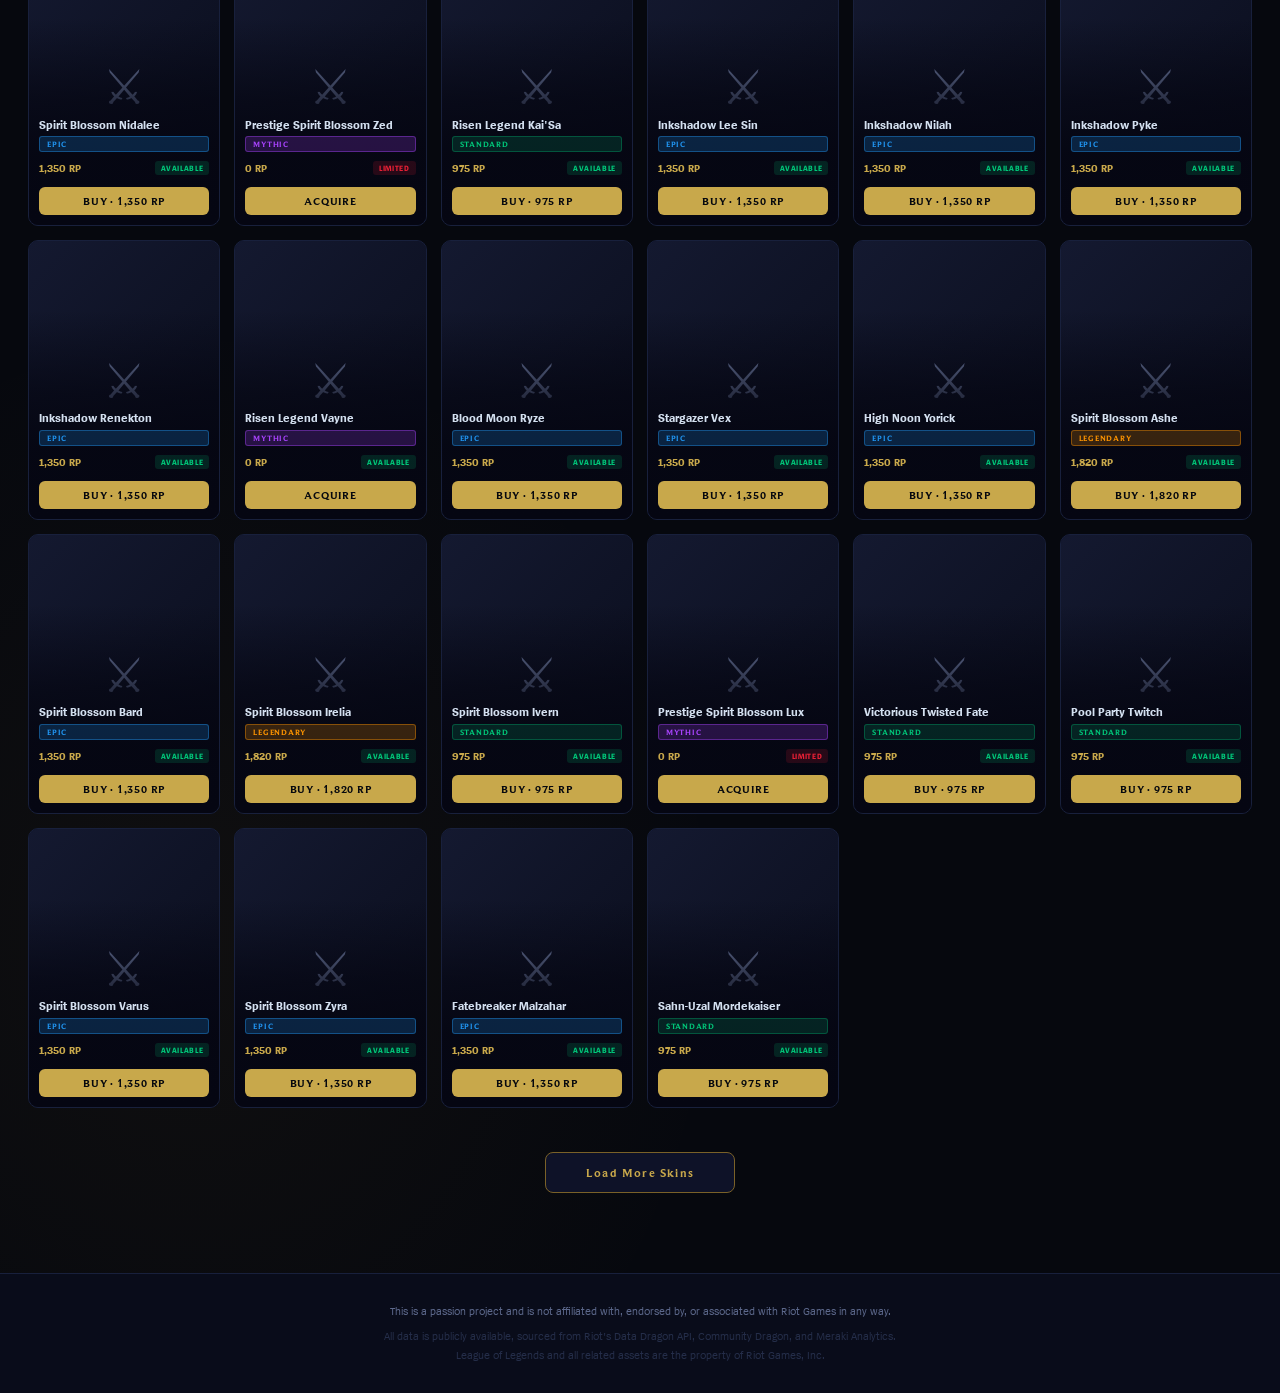
==== commit c55c614e: "Add purchase button and store flow to skin cards - Gold "Buy · X RP" button on every card - Click op" ====
--- a/index.html
+++ b/index.html
@@ -130,6 +130,14 @@
         <p>All data is publicly available, sourced from Riot's Data Dragon API, Community Dragon, and Meraki Analytics.</p>
         <p>League of Legends and all related assets are the property of Riot Games, Inc.</p>
     </footer>
+
+    <!-- Purchase Modal -->
+    <div class="purchase-overlay" id="purchaseOverlay">
+        <div class="purchase-modal" id="purchaseModal">
+            <button class="purchase-close" id="purchaseClose">✕</button>
+            <div class="purchase-body" id="purchaseBody"></div>
+        </div>
+    </div>
 
     <!-- Feedback Widget -->
     <button class="feedback-fab" id="feedbackFab" aria-label="Send feedback">
--- a/styles.css
+++ b/styles.css
@@ -496,6 +496,177 @@
   .main-content { padding: 20px 16px 60px; }
   .filters-section { padding: 16px 16px 0; }
   .header-inner { padding: 0 16px; }
+}
+
+/* ── Buy Button (card) ──────────────────────────────────────────────────────── */
+.buy-btn {
+  width: 100%;
+  margin-top: 8px;
+  padding: 7px 0;
+  border: none;
+  border-radius: 6px;
+  background: var(--gold);
+  color: #06080E;
+  font-family: 'Beaufort for LOL', serif;
+  font-weight: 700;
+  font-size: 11px;
+  letter-spacing: 0.07em;
+  text-transform: uppercase;
+  cursor: pointer;
+  transition: background 0.18s, transform 0.15s;
+  position: relative;
+  z-index: 4;
+}
+.buy-btn:hover {
+  background: var(--gold-light);
+  transform: scale(1.03);
+}
+.buy-btn.owned {
+  background: transparent;
+  border: 1px solid var(--standard);
+  color: var(--standard);
+  cursor: default;
+}
+.buy-btn.owned:hover { transform: none; background: transparent; }
+
+/* ── Purchase Modal ─────────────────────────────────────────────────────────── */
+.purchase-overlay {
+  position: fixed; inset: 0;
+  background: rgba(0, 0, 0, 0.85);
+  backdrop-filter: blur(6px);
+  z-index: 10000;
+  display: flex; align-items: center; justify-content: center;
+  opacity: 0; pointer-events: none;
+  transition: opacity 0.25s;
+}
+.purchase-overlay.open {
+  opacity: 1; pointer-events: all;
+}
+.purchase-modal {
+  position: relative;
+  background: var(--bg2);
+  border: 1px solid var(--border-mid);
+  border-radius: 14px;
+  width: min(760px, 95vw);
+  max-height: 90vh;
+  overflow: hidden;
+  box-shadow: 0 32px 80px rgba(0,0,0,0.7), 0 0 0 1px rgba(200,168,75,0.12);
+  transform: translateY(20px) scale(0.97);
+  transition: transform 0.25s cubic-bezier(0.34,1.56,0.64,1);
+}
+.purchase-overlay.open .purchase-modal {
+  transform: translateY(0) scale(1);
+}
+.purchase-close {
+  position: absolute; top: 14px; right: 16px; z-index: 5;
+  background: rgba(0,0,0,0.4); border: none;
+  color: var(--text-mid); width: 30px; height: 30px;
+  border-radius: 50%; cursor: pointer; font-size: 14px;
+  display: flex; align-items: center; justify-content: center;
+  transition: color 0.15s, background 0.15s;
+}
+.purchase-close:hover { color: var(--text-bright); background: rgba(255,255,255,0.1); }
+.purchase-body { display: flex; min-height: 320px; }
+
+.pm-splash {
+  position: relative;
+  width: 48%; flex-shrink: 0;
+  overflow: hidden;
+}
+.pm-splash img { width: 100%; height: 100%; object-fit: cover; display: block; }
+.pm-splash-overlay {
+  position: absolute; inset: 0;
+  background: linear-gradient(to right, transparent 60%, var(--bg2) 100%);
+}
+.pm-info {
+  flex: 1;
+  padding: 36px 32px 32px 28px;
+  display: flex; flex-direction: column; gap: 10px;
+  justify-content: center;
+}
+.pm-champion {
+  font-size: 0.72rem; color: var(--text);
+  text-transform: uppercase; letter-spacing: 0.12em; font-weight: 600;
+}
+.pm-name {
+  font-family: 'Beaufort for LOL', serif;
+  font-size: 1.6rem; font-weight: 900;
+  color: var(--text-bright); line-height: 1.15; margin-bottom: 4px;
+}
+.pm-price-row { display: flex; align-items: center; gap: 10px; margin-top: 6px; }
+.pm-rp-badge {
+  background: var(--gold); color: #06080E;
+  font-family: 'Beaufort for LOL', serif; font-weight: 900;
+  font-size: 0.7rem; padding: 3px 7px; border-radius: 4px; letter-spacing: 0.08em;
+}
+.pm-rp-amount {
+  font-family: 'Beaufort for LOL', serif;
+  font-size: 1.8rem; font-weight: 900; color: var(--gold); line-height: 1;
+}
+.pm-balance { font-size: 0.8rem; color: var(--text-mid); }
+.pm-balance strong { color: var(--text-bright); }
+.pm-balance.low strong { color: var(--rare); }
+.pm-insufficient {
+  display: inline-block; margin-left: 8px;
+  font-size: 0.72rem; color: var(--rare); font-weight: 600;
+}
+.pm-price-note { font-size: 0.8rem; color: var(--text); font-style: italic; margin-top: 6px; }
+.pm-actions { display: flex; gap: 10px; margin-top: 12px; }
+.pm-btn-cancel {
+  padding: 10px 20px;
+  border: 1px solid var(--border-mid); background: transparent;
+  color: var(--text-mid); border-radius: 6px;
+  font-family: 'Beaufort for LOL', serif; font-weight: 700;
+  font-size: 0.78rem; letter-spacing: 0.06em; text-transform: uppercase;
+  cursor: pointer; transition: border-color 0.15s, color 0.15s;
+}
+.pm-btn-cancel:hover { border-color: var(--text-mid); color: var(--text-bright); }
+.pm-btn-confirm {
+  flex: 1; padding: 10px 20px;
+  background: var(--gold); color: #06080E; border: none; border-radius: 6px;
+  font-family: 'Beaufort for LOL', serif; font-weight: 900;
+  font-size: 0.78rem; letter-spacing: 0.06em; text-transform: uppercase;
+  cursor: pointer; transition: background 0.18s, transform 0.15s;
+}
+.pm-btn-confirm:hover { background: var(--gold-light); transform: scale(1.02); }
+.pm-btn-confirm.disabled { opacity: 0.4; cursor: not-allowed; }
+.pm-btn-confirm.disabled:hover { background: var(--gold); transform: none; }
+
+.pm-success {
+  flex: 1; display: flex; flex-direction: column;
+  align-items: center; justify-content: center;
+  gap: 12px; padding: 60px 40px; text-align: center;
+  animation: pm-fade-in 0.35s ease;
+}
+@keyframes pm-fade-in {
+  from { opacity: 0; transform: translateY(12px); }
+  to   { opacity: 1; transform: translateY(0); }
+}
+.pm-success-check {
+  width: 64px; height: 64px; border-radius: 50%;
+  background: rgba(0,200,122,0.12); border: 2px solid var(--standard);
+  color: var(--standard); font-size: 28px;
+  display: flex; align-items: center; justify-content: center;
+  animation: pm-pop 0.4s cubic-bezier(0.34,1.56,0.64,1);
+}
+@keyframes pm-pop {
+  from { transform: scale(0.3); opacity: 0; }
+  to   { transform: scale(1); opacity: 1; }
+}
+.pm-success-title {
+  font-family: 'Beaufort for LOL', serif;
+  font-size: 1.4rem; font-weight: 900; color: var(--text-bright);
+}
+.pm-success-skin { font-size: 0.9rem; color: var(--text-mid); }
+.pm-success-balance { font-size: 0.82rem; color: var(--text); margin-top: 4px; }
+.pm-success-balance strong { color: var(--gold); }
+
+@media (max-width: 560px) {
+  .purchase-body { flex-direction: column; }
+  .pm-splash { width: 100%; height: 180px; }
+  .pm-splash-overlay { background: linear-gradient(to bottom, transparent 50%, var(--bg2) 100%); }
+  .pm-info { padding: 20px; }
+  .pm-name { font-size: 1.2rem; }
 }
 
 /* ── Feedback Widget ────────────────────────────────────────────── */
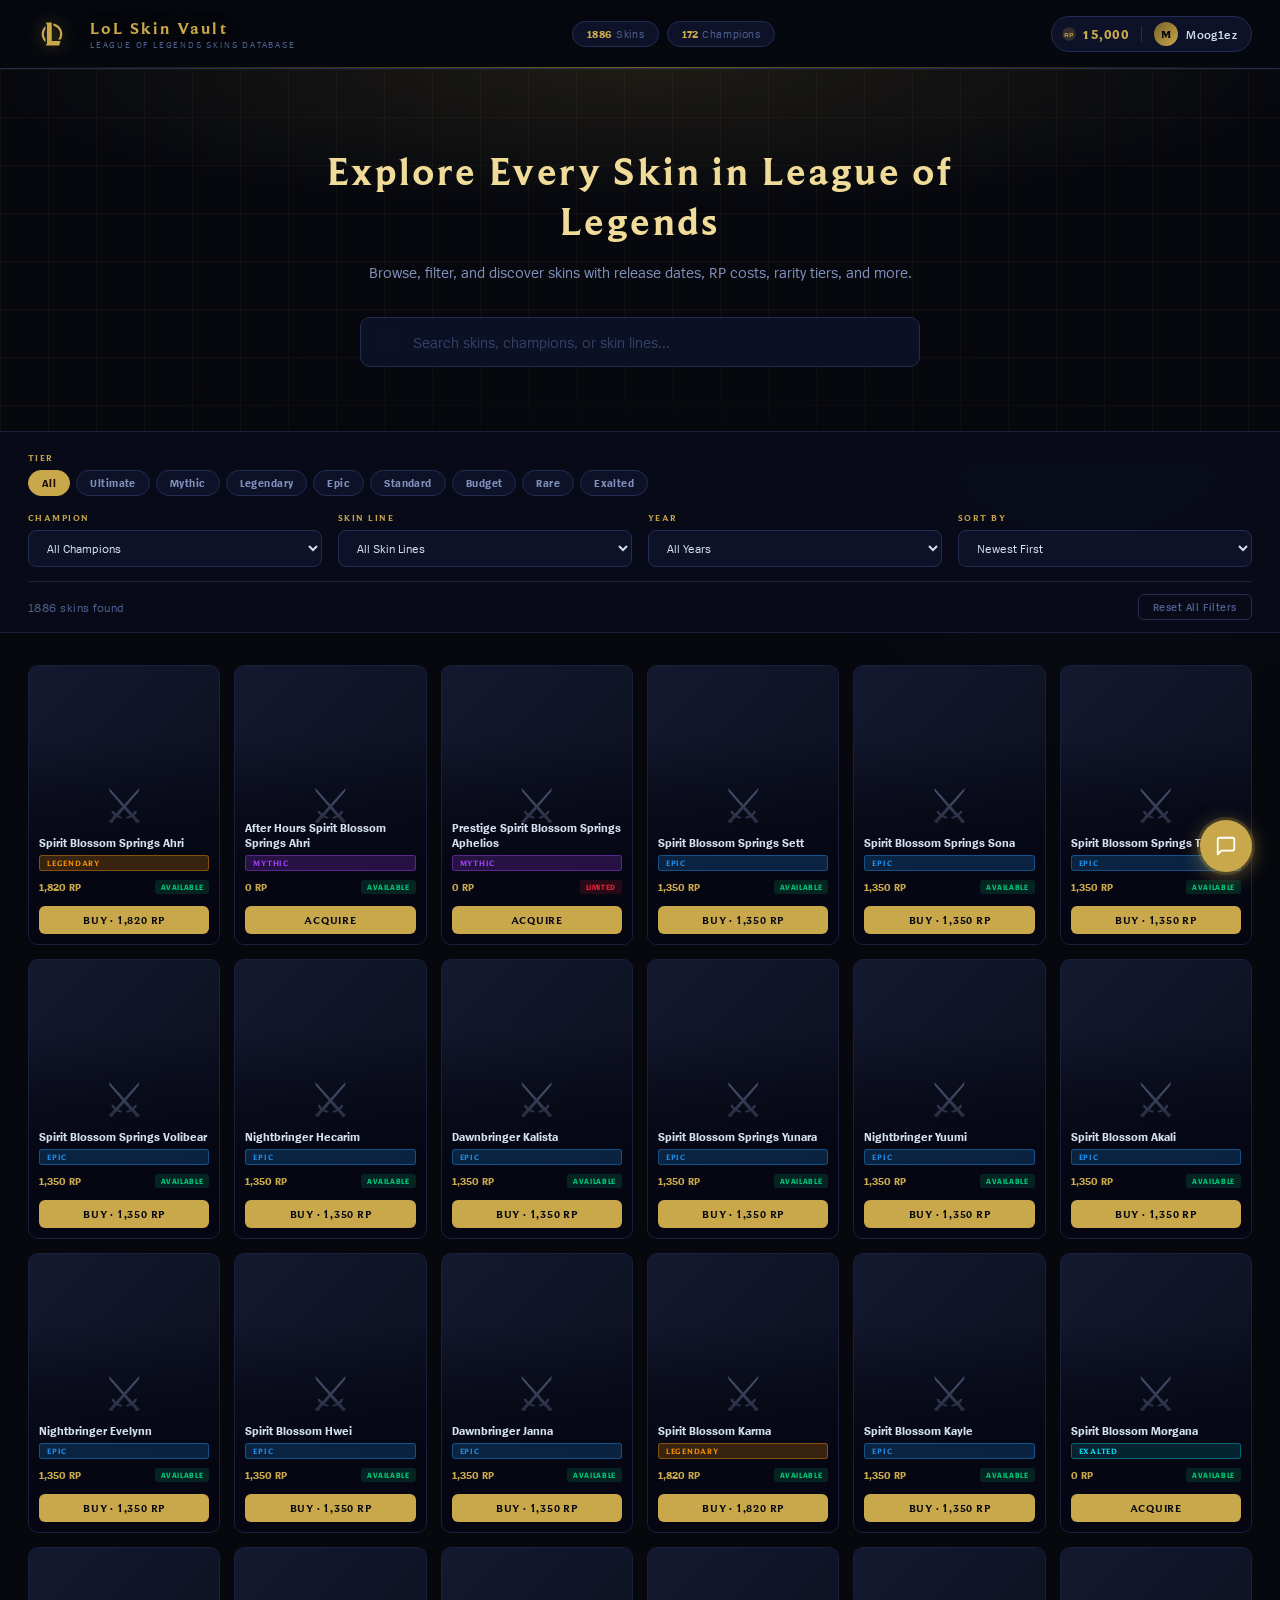
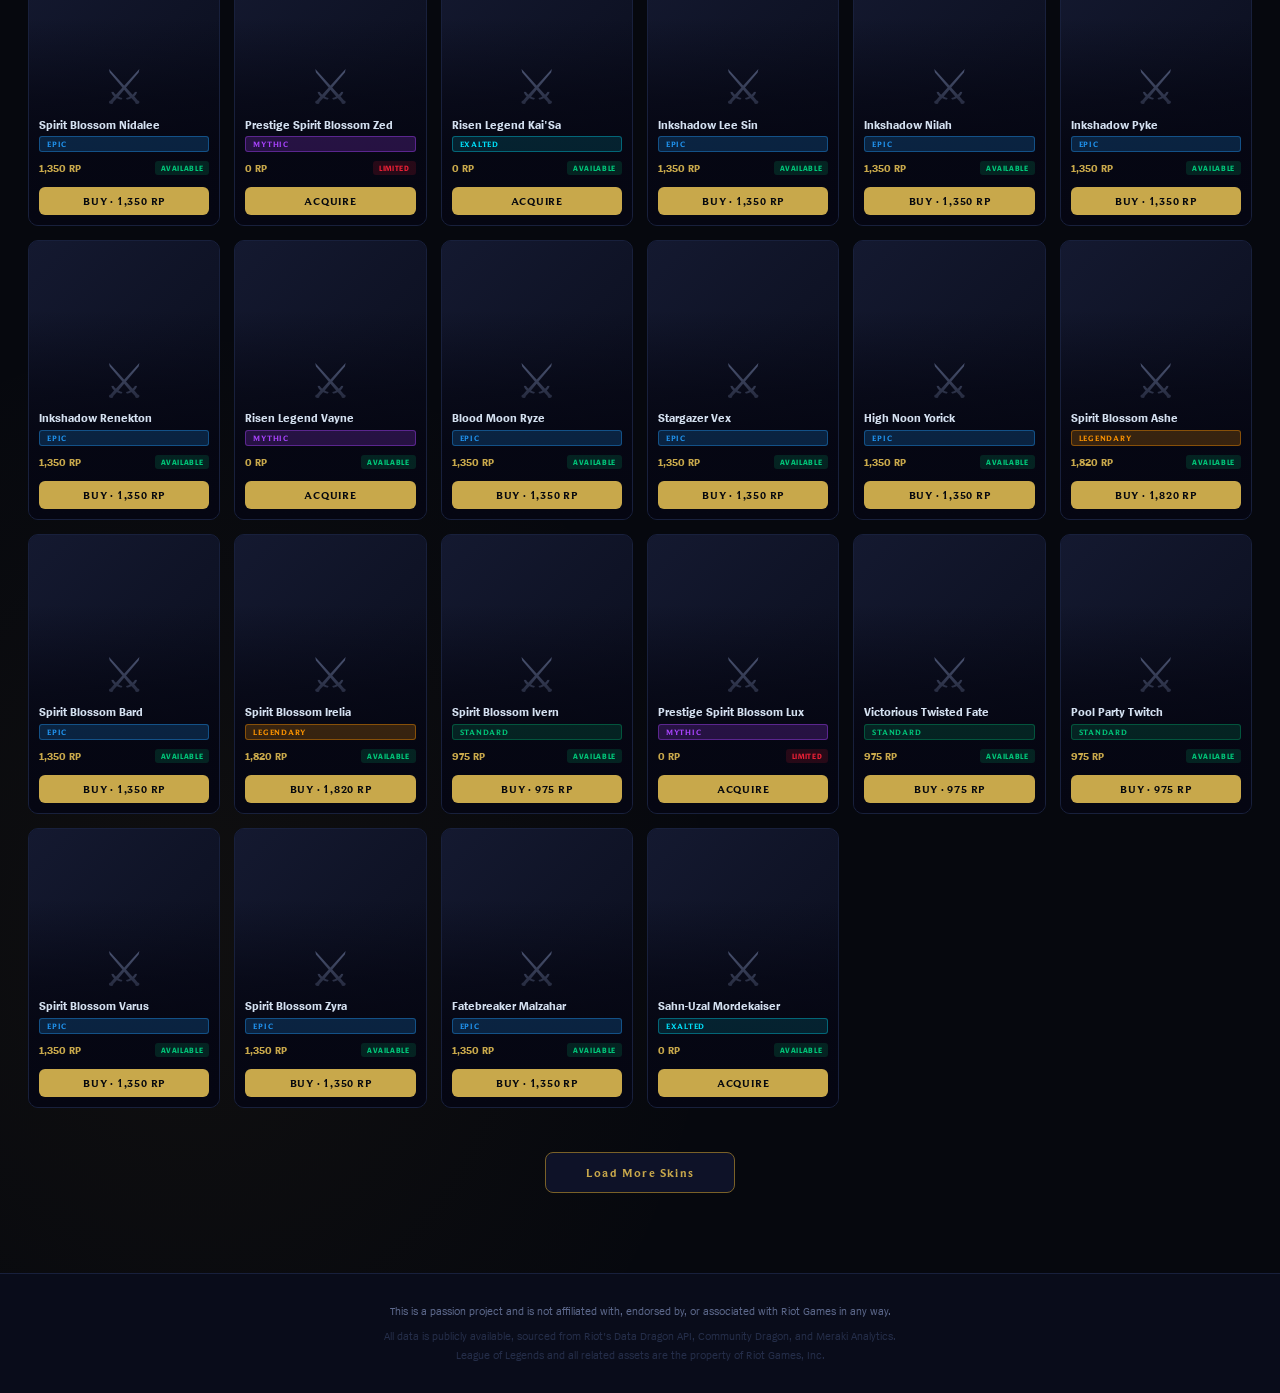
==== commit d939e91a: "Add account widget to header showing RP balance and summoner name - Displays Moog1ez account name wi" ====
--- a/index.html
+++ b/index.html
@@ -31,6 +31,20 @@
                 <div class="stat-pill"><span id="totalSkins">0</span> Skins</div>
                 <div class="stat-pill"><span id="totalChampions">0</span> Champions</div>
             </nav>
+            <div class="account-widget">
+                <div class="account-rp">
+                    <svg viewBox="0 0 16 16" width="14" height="14" fill="none">
+                        <circle cx="8" cy="8" r="7" fill="#C8A84B" opacity="0.2" stroke="#C8A84B" stroke-width="1.2"/>
+                        <text x="8" y="11.5" text-anchor="middle" font-size="7" font-weight="900" fill="#C8A84B" font-family="sans-serif">RP</text>
+                    </svg>
+                    <span id="headerRP">15,000</span>
+                </div>
+                <div class="account-divider"></div>
+                <div class="account-name">
+                    <div class="account-avatar">M</div>
+                    <span>Moog1ez</span>
+                </div>
+            </div>
         </div>
     </header>
 
--- a/styles.css
+++ b/styles.css
@@ -118,6 +118,57 @@
   letter-spacing: 0.05em; font-weight: 500;
 }
 .stat-pill span { color: var(--gold); font-weight: 800; }
+
+/* ── Account Widget ────────────────────────────────────────────── */
+.account-widget {
+  display: flex;
+  align-items: center;
+  gap: 12px;
+  background: var(--bg3);
+  border: 1px solid var(--border-mid);
+  border-radius: 24px;
+  padding: 5px 14px 5px 10px;
+}
+.account-rp {
+  display: flex;
+  align-items: center;
+  gap: 6px;
+  font-family: 'Beaufort for LOL', serif;
+  font-weight: 800;
+  font-size: 0.82rem;
+  color: var(--gold);
+  letter-spacing: 0.04em;
+}
+.account-divider {
+  width: 1px;
+  height: 16px;
+  background: var(--border-mid);
+}
+.account-name {
+  display: flex;
+  align-items: center;
+  gap: 8px;
+  font-size: 0.78rem;
+  font-weight: 600;
+  color: var(--text-bright);
+  letter-spacing: 0.03em;
+}
+.account-avatar {
+  width: 24px;
+  height: 24px;
+  border-radius: 50%;
+  background: linear-gradient(135deg, var(--gold-dim), var(--gold));
+  color: #06080E;
+  font-family: 'Beaufort for LOL', serif;
+  font-weight: 900;
+  font-size: 0.7rem;
+  display: flex;
+  align-items: center;
+  justify-content: center;
+}
+@media (max-width: 600px) {
+  .account-widget { display: none; }
+}
 
 /* ── Hero ──────────────────────────────────────────────────────── */
 .hero {
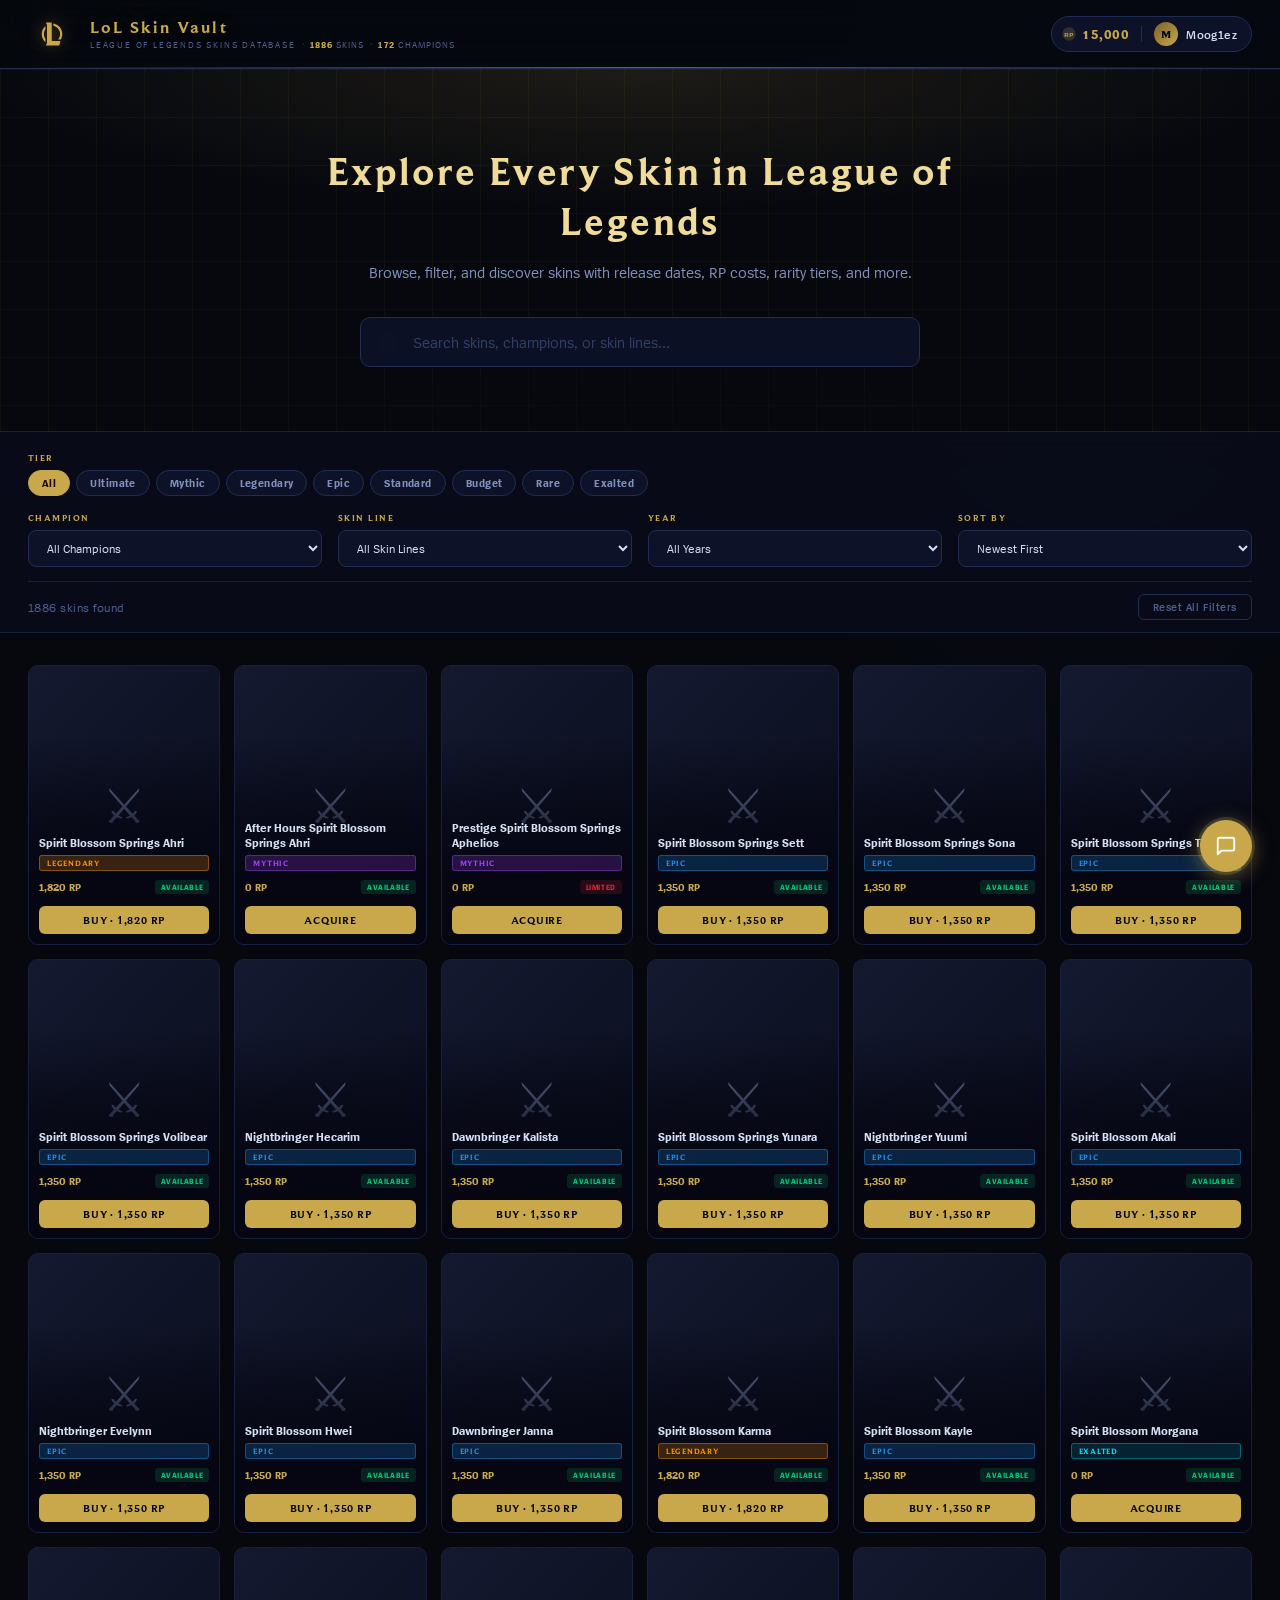
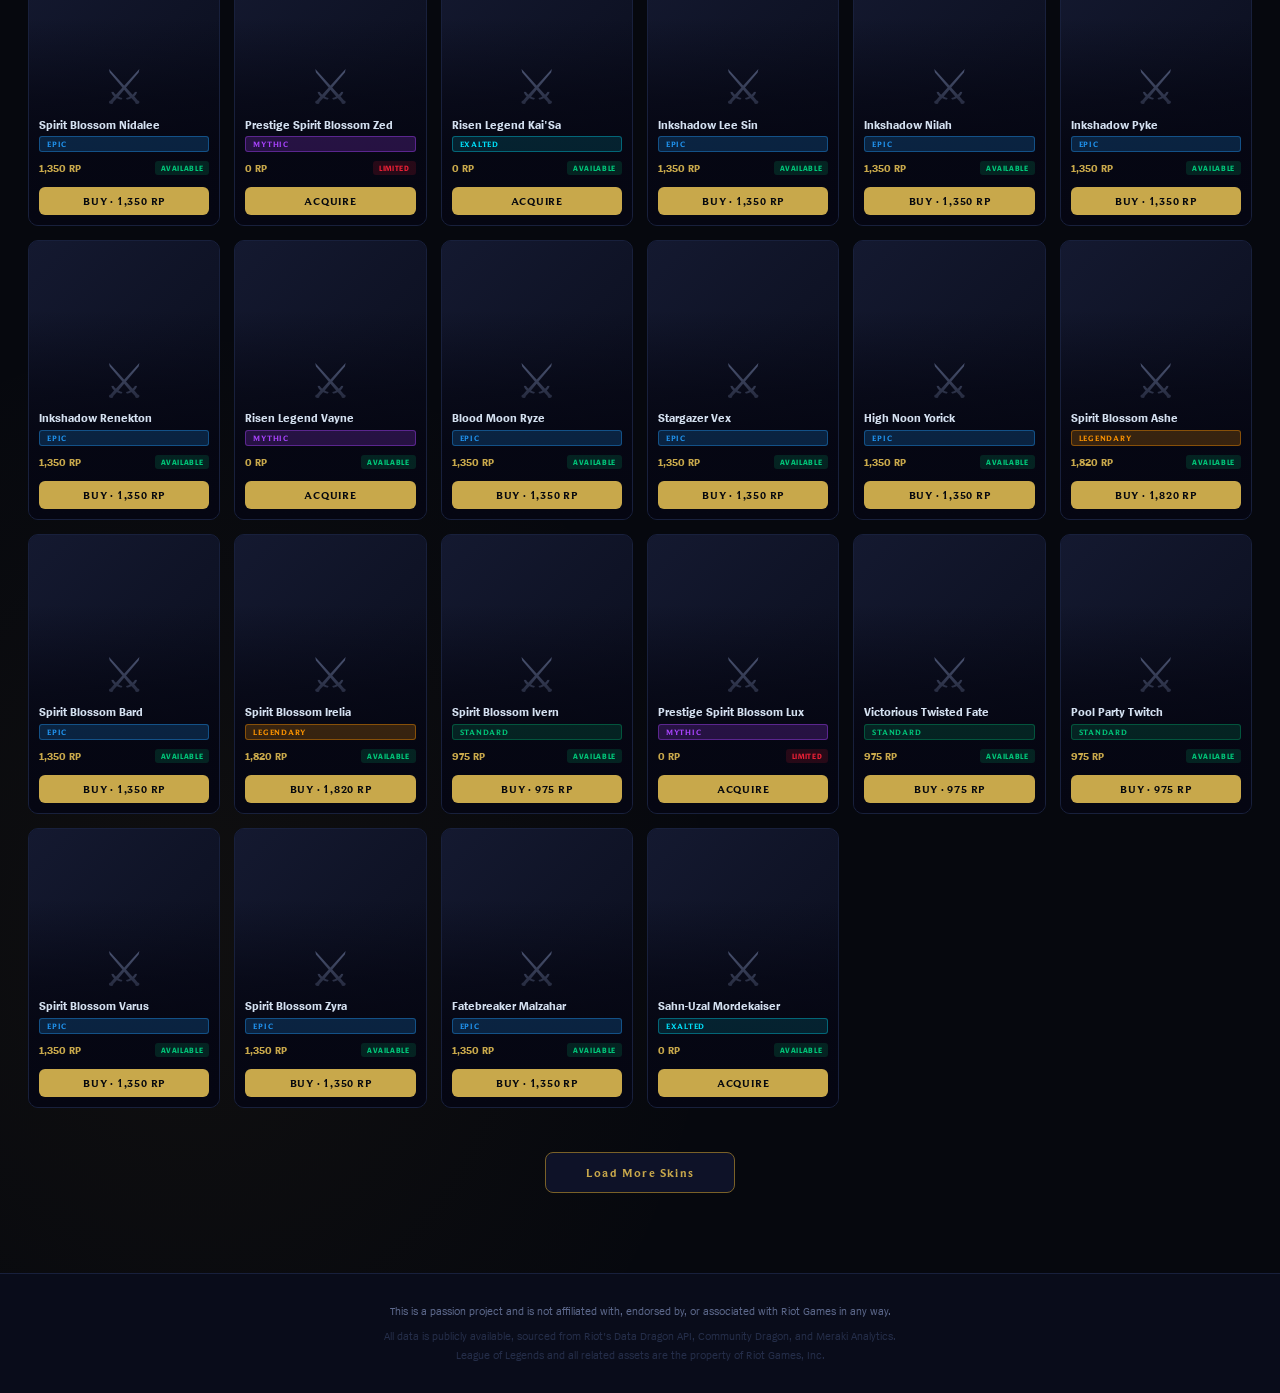
==== commit 987a00af: "Move skin/champion counts into logo area on the left - Stats now sit inline below the title as part " ====
--- a/index.html
+++ b/index.html
@@ -24,13 +24,15 @@
                 </svg>
                 <div>
                     <h1>LoL Skin Vault</h1>
-                    <span class="logo-sub">League of Legends Skins Database</span>
-                </div>
-            </div>
-            <nav class="nav-stats" id="navStats">
-                <div class="stat-pill"><span id="totalSkins">0</span> Skins</div>
-                <div class="stat-pill"><span id="totalChampions">0</span> Champions</div>
-            </nav>
+                    <div class="logo-meta">
+                        <span class="logo-sub">League of Legends Skins Database</span>
+                        <span class="logo-meta-sep">·</span>
+                        <span class="logo-meta-stat"><span id="totalSkins">0</span> Skins</span>
+                        <span class="logo-meta-sep">·</span>
+                        <span class="logo-meta-stat"><span id="totalChampions">0</span> Champions</span>
+                    </div>
+                </div>
+            </div>
             <div class="account-widget">
                 <div class="account-rp">
                     <svg viewBox="0 0 16 16" width="14" height="14" fill="none">
--- a/styles.css
+++ b/styles.css
@@ -108,16 +108,18 @@
 }
 .logo-sub {
   font-size: 9px; color: var(--text); letter-spacing: 0.2em;
-  text-transform: uppercase; display: block; margin-top: 3px; font-weight: 500;
-}
-.nav-stats { display: flex; gap: 8px; }
-.stat-pill {
-  background: var(--bg3); border: 1px solid var(--border-mid);
-  border-radius: 20px; padding: 5px 14px;
-  font-size: 11px; color: var(--text);
-  letter-spacing: 0.05em; font-weight: 500;
-}
-.stat-pill span { color: var(--gold); font-weight: 800; }
+  text-transform: uppercase; font-weight: 500;
+}
+.logo-meta {
+  display: flex; align-items: center; gap: 6px;
+  margin-top: 4px;
+}
+.logo-meta-sep { color: var(--border-mid); font-size: 9px; }
+.logo-meta-stat {
+  font-size: 9px; color: var(--text); letter-spacing: 0.12em;
+  text-transform: uppercase; font-weight: 500;
+}
+.logo-meta-stat span { color: var(--gold); font-weight: 800; }
 
 /* ── Account Widget ────────────────────────────────────────────── */
 .account-widget {
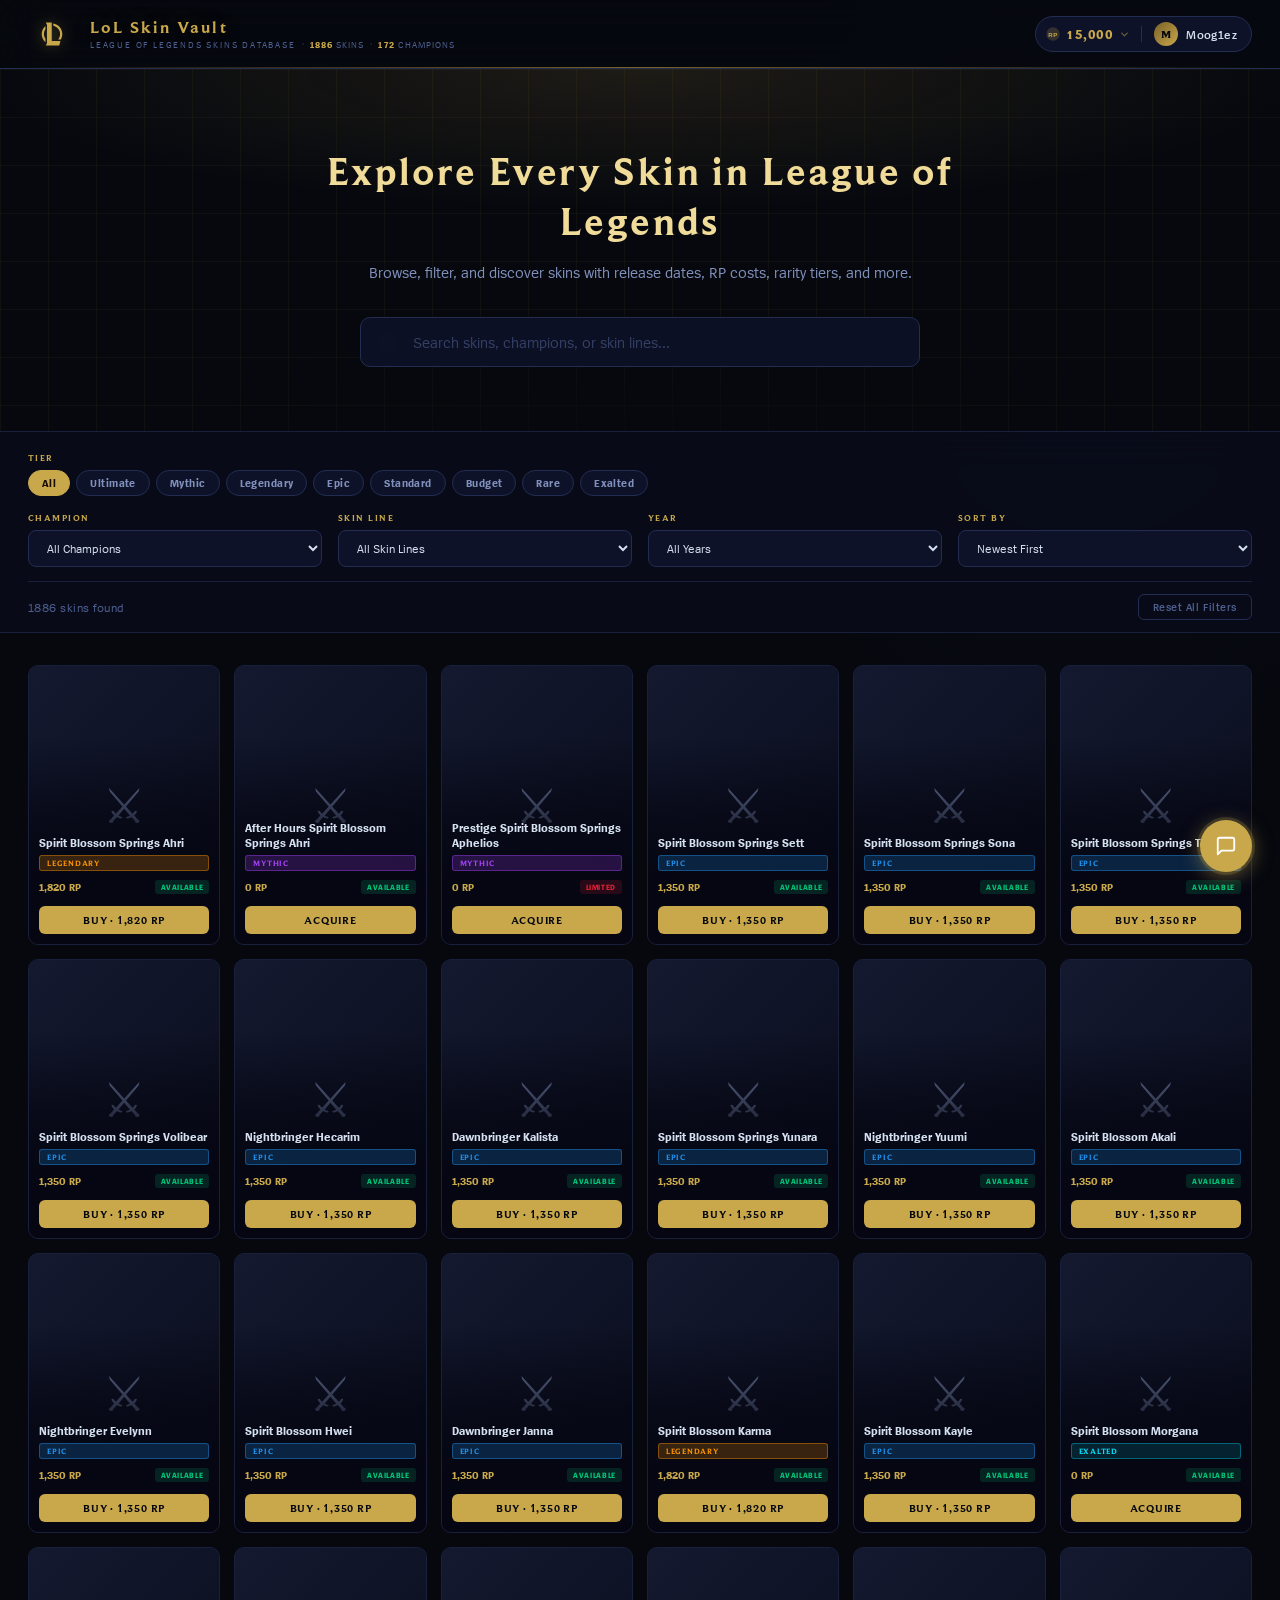
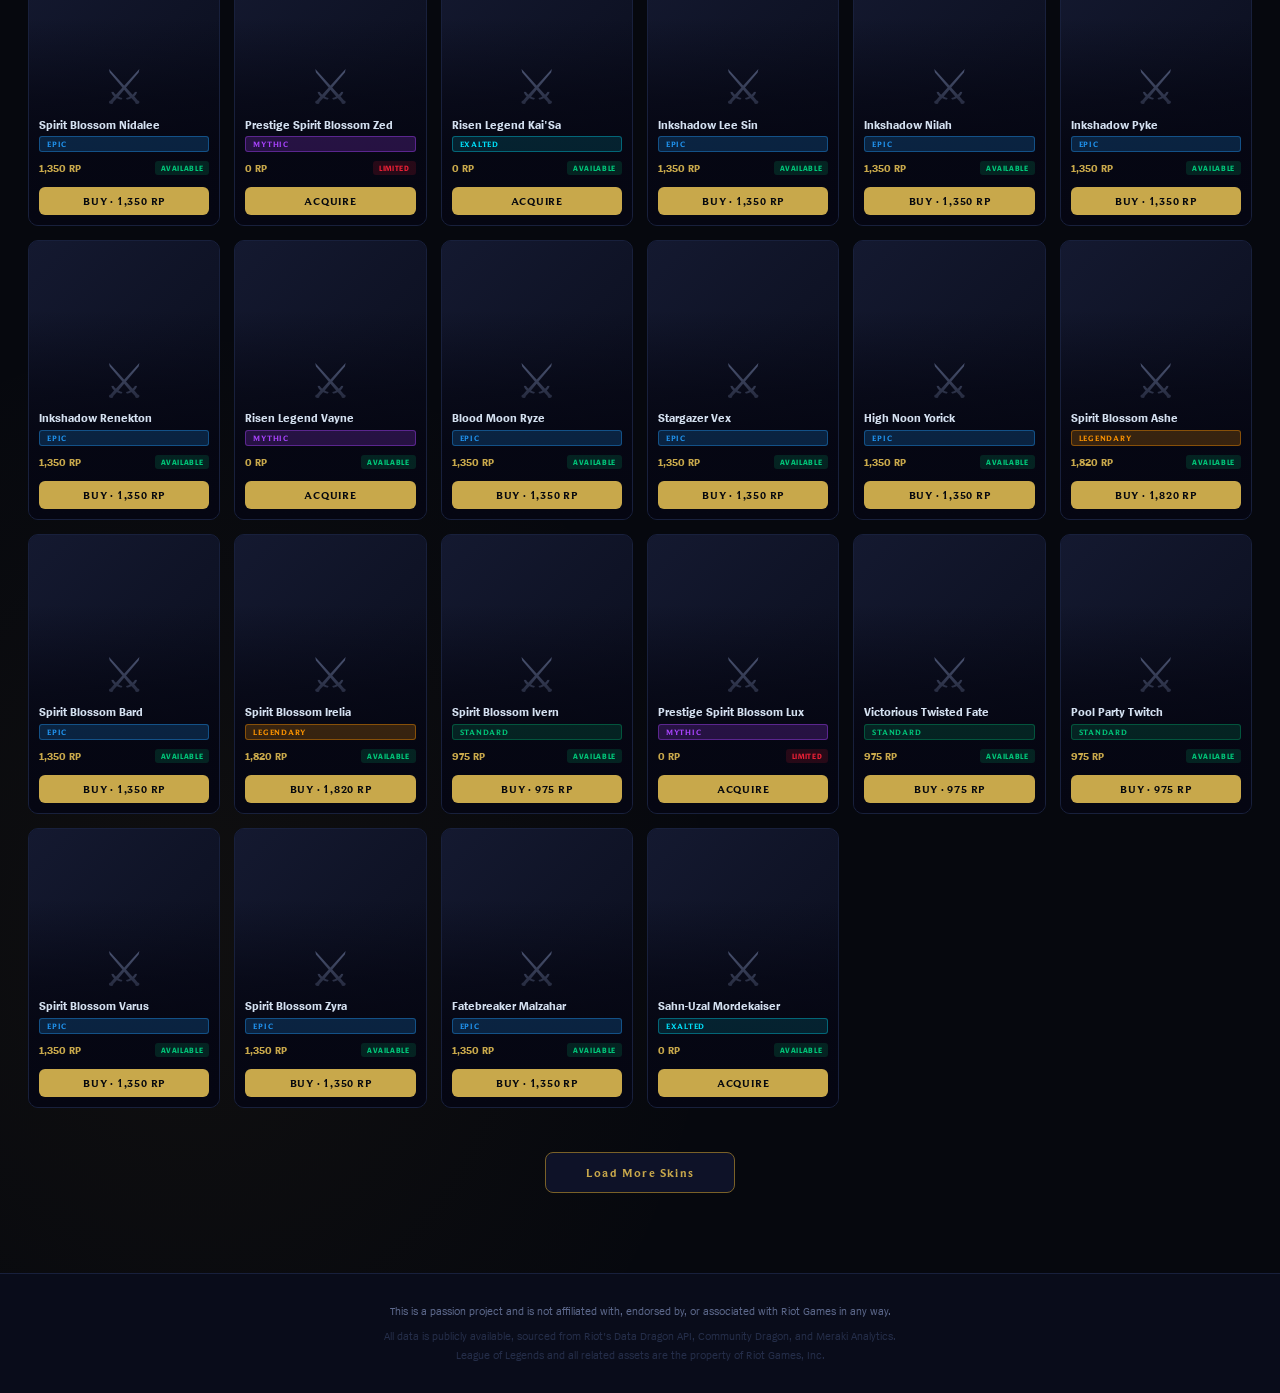
==== commit f589dfcf: "Add RP top-up modal with 500 / 1,000 / 5,000 packs - Top-up modal accessible by clicking RP balance " ====
--- a/index.html
+++ b/index.html
@@ -34,12 +34,13 @@
                 </div>
             </div>
             <div class="account-widget">
-                <div class="account-rp">
+                <div class="account-rp" id="headerRPBtn" title="Top up RP" style="cursor:pointer;">
                     <svg viewBox="0 0 16 16" width="14" height="14" fill="none">
                         <circle cx="8" cy="8" r="7" fill="#C8A84B" opacity="0.2" stroke="#C8A84B" stroke-width="1.2"/>
                         <text x="8" y="11.5" text-anchor="middle" font-size="7" font-weight="900" fill="#C8A84B" font-family="sans-serif">RP</text>
                     </svg>
                     <span id="headerRP">15,000</span>
+                    <svg viewBox="0 0 10 10" width="9" height="9" fill="none" style="opacity:0.5;margin-left:1px"><path d="M2 3.5L5 6.5L8 3.5" stroke="#C8A84B" stroke-width="1.4" stroke-linecap="round" stroke-linejoin="round"/></svg>
                 </div>
                 <div class="account-divider"></div>
                 <div class="account-name">
@@ -146,6 +147,42 @@
         <p>All data is publicly available, sourced from Riot's Data Dragon API, Community Dragon, and Meraki Analytics.</p>
         <p>League of Legends and all related assets are the property of Riot Games, Inc.</p>
     </footer>
+
+    <!-- Top-up Modal -->
+    <div class="topup-overlay" id="topupOverlay">
+        <div class="topup-modal" id="topupModal">
+            <button class="topup-close" id="topupClose">✕</button>
+            <div class="topup-header">
+                <svg viewBox="0 0 20 20" width="22" height="22" fill="none">
+                    <circle cx="10" cy="10" r="9" fill="#C8A84B" opacity="0.15" stroke="#C8A84B" stroke-width="1.4"/>
+                    <text x="10" y="14" text-anchor="middle" font-size="8.5" font-weight="900" fill="#C8A84B" font-family="sans-serif">RP</text>
+                </svg>
+                <span>Top Up RP</span>
+            </div>
+            <p class="topup-sub">Select an amount to add to your balance</p>
+            <div class="topup-options" id="topupOptions">
+                <button class="topup-option" data-amount="500">
+                    <span class="topup-rp-badge">RP</span>
+                    <span class="topup-amount">500</span>
+                    <span class="topup-label">Starter Pack</span>
+                </button>
+                <button class="topup-option" data-amount="1000">
+                    <span class="topup-rp-badge">RP</span>
+                    <span class="topup-amount">1,000</span>
+                    <span class="topup-label">Standard Pack</span>
+                </button>
+                <button class="topup-option" data-amount="5000">
+                    <span class="topup-rp-badge">RP</span>
+                    <span class="topup-amount">5,000</span>
+                    <span class="topup-label">Champion Pack</span>
+                </button>
+            </div>
+            <div class="topup-footer">
+                <div class="topup-current">Current balance: <strong id="topupCurrentRP">—</strong></div>
+                <button class="topup-btn" id="topupConfirm" disabled>Select an amount</button>
+            </div>
+        </div>
+    </div>
 
     <!-- Purchase Modal -->
     <div class="purchase-overlay" id="purchaseOverlay">
--- a/styles.css
+++ b/styles.css
@@ -550,6 +550,121 @@
   .filters-section { padding: 16px 16px 0; }
   .header-inner { padding: 0 16px; }
 }
+
+/* ── Top-up Modal ───────────────────────────────────────────────────────────── */
+.topup-overlay {
+  position: fixed; inset: 0;
+  background: rgba(0,0,0,0.8);
+  backdrop-filter: blur(6px);
+  z-index: 10001;
+  display: flex; align-items: center; justify-content: center;
+  opacity: 0; pointer-events: none;
+  transition: opacity 0.2s;
+}
+.topup-overlay.open { opacity: 1; pointer-events: all; }
+
+.topup-modal {
+  position: relative;
+  background: var(--bg2);
+  border: 1px solid var(--border-mid);
+  border-radius: 14px;
+  width: min(440px, 94vw);
+  padding: 32px 28px 28px;
+  box-shadow: 0 24px 60px rgba(0,0,0,0.7), 0 0 0 1px rgba(200,168,75,0.1);
+  transform: translateY(16px) scale(0.97);
+  transition: transform 0.25s cubic-bezier(0.34,1.56,0.64,1);
+}
+.topup-overlay.open .topup-modal { transform: translateY(0) scale(1); }
+
+.topup-close {
+  position: absolute; top: 14px; right: 16px;
+  background: rgba(0,0,0,0.3); border: none;
+  color: var(--text-mid); width: 28px; height: 28px;
+  border-radius: 50%; cursor: pointer; font-size: 13px;
+  display: flex; align-items: center; justify-content: center;
+  transition: color 0.15s, background 0.15s;
+}
+.topup-close:hover { color: var(--text-bright); background: rgba(255,255,255,0.1); }
+
+.topup-header {
+  display: flex; align-items: center; gap: 10px;
+  font-family: 'Beaufort for LOL', serif;
+  font-size: 1.15rem; font-weight: 900;
+  color: var(--text-bright); letter-spacing: 0.06em;
+  text-transform: uppercase; margin-bottom: 6px;
+}
+.topup-sub {
+  font-size: 0.8rem; color: var(--text); margin-bottom: 22px;
+}
+
+.topup-options {
+  display: grid; grid-template-columns: repeat(3, 1fr); gap: 10px;
+  margin-bottom: 24px;
+}
+.topup-option {
+  display: flex; flex-direction: column; align-items: center;
+  gap: 6px; padding: 18px 10px 14px;
+  background: var(--bg4);
+  border: 1px solid var(--border-mid);
+  border-radius: 10px; cursor: pointer;
+  transition: border-color 0.18s, background 0.18s, transform 0.15s;
+}
+.topup-option:hover {
+  border-color: var(--gold-dim); background: var(--bg5);
+  transform: translateY(-2px);
+}
+.topup-option.selected {
+  border-color: var(--gold);
+  background: rgba(200,168,75,0.08);
+  box-shadow: 0 0 0 1px var(--gold), 0 4px 16px rgba(200,168,75,0.15);
+}
+.topup-rp-badge {
+  background: var(--gold); color: #06080E;
+  font-family: 'Beaufort for LOL', serif; font-weight: 900;
+  font-size: 0.6rem; padding: 2px 6px; border-radius: 3px;
+  letter-spacing: 0.08em;
+}
+.topup-option.selected .topup-rp-badge {
+  background: var(--gold-light);
+}
+.topup-amount {
+  font-family: 'Beaufort for LOL', serif;
+  font-size: 1.4rem; font-weight: 900;
+  color: var(--text-bright); line-height: 1;
+}
+.topup-option.selected .topup-amount { color: var(--gold); }
+.topup-label {
+  font-size: 0.68rem; color: var(--text);
+  text-transform: uppercase; letter-spacing: 0.08em;
+}
+
+.topup-footer {
+  display: flex; align-items: center; justify-content: space-between; gap: 12px;
+}
+.topup-current {
+  font-size: 0.78rem; color: var(--text-mid);
+}
+.topup-current strong { color: var(--gold); }
+
+.topup-btn {
+  padding: 10px 22px;
+  background: var(--gold); color: #06080E;
+  border: none; border-radius: 6px;
+  font-family: 'Beaufort for LOL', serif; font-weight: 900;
+  font-size: 0.78rem; letter-spacing: 0.06em; text-transform: uppercase;
+  cursor: pointer; transition: background 0.18s, transform 0.15s, opacity 0.18s;
+  white-space: nowrap;
+}
+.topup-btn:hover:not(:disabled) { background: var(--gold-light); transform: scale(1.02); }
+.topup-btn:disabled { opacity: 0.4; cursor: not-allowed; }
+
+.pm-topup-link {
+  background: none; border: none;
+  color: var(--gold); font-size: 0.72rem;
+  cursor: pointer; text-decoration: underline;
+  padding: 0; font-family: inherit;
+}
+.pm-topup-link:hover { color: var(--gold-light); }
 
 /* ── Buy Button (card) ──────────────────────────────────────────────────────── */
 .buy-btn {
